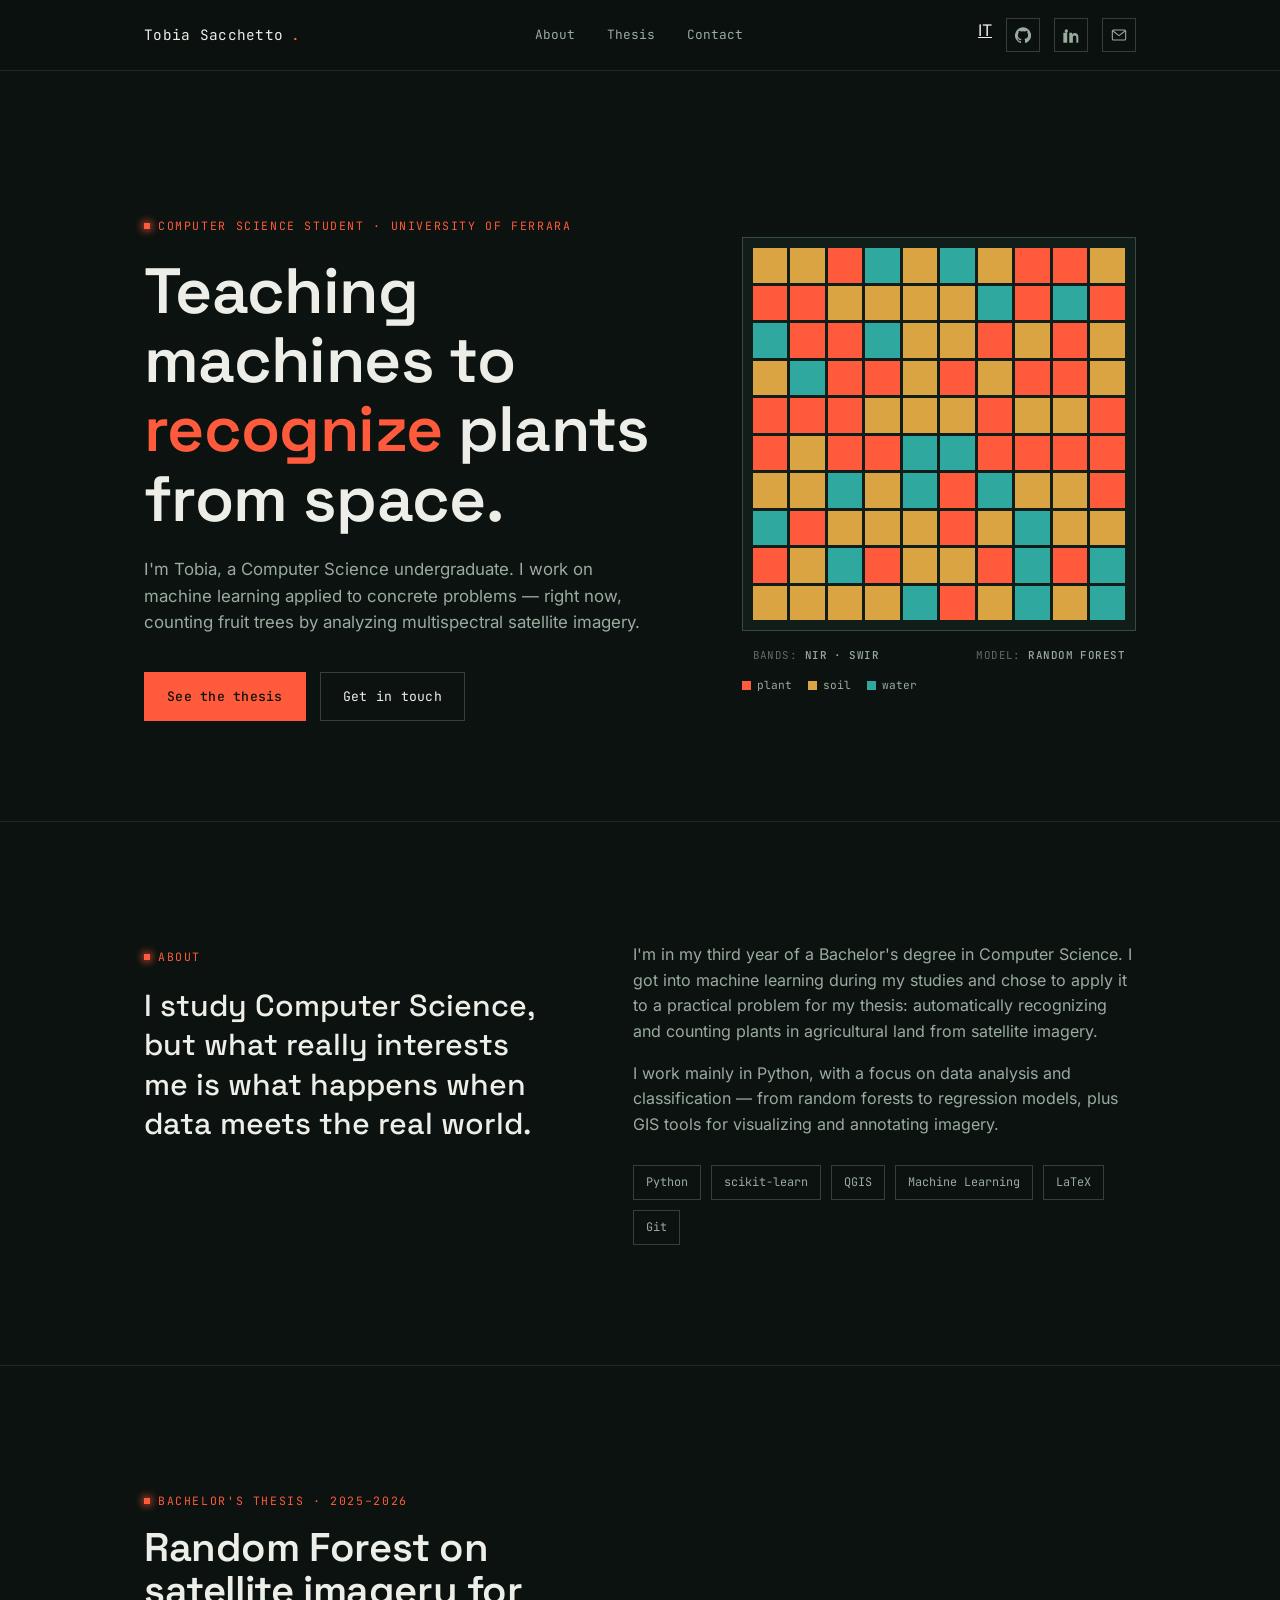
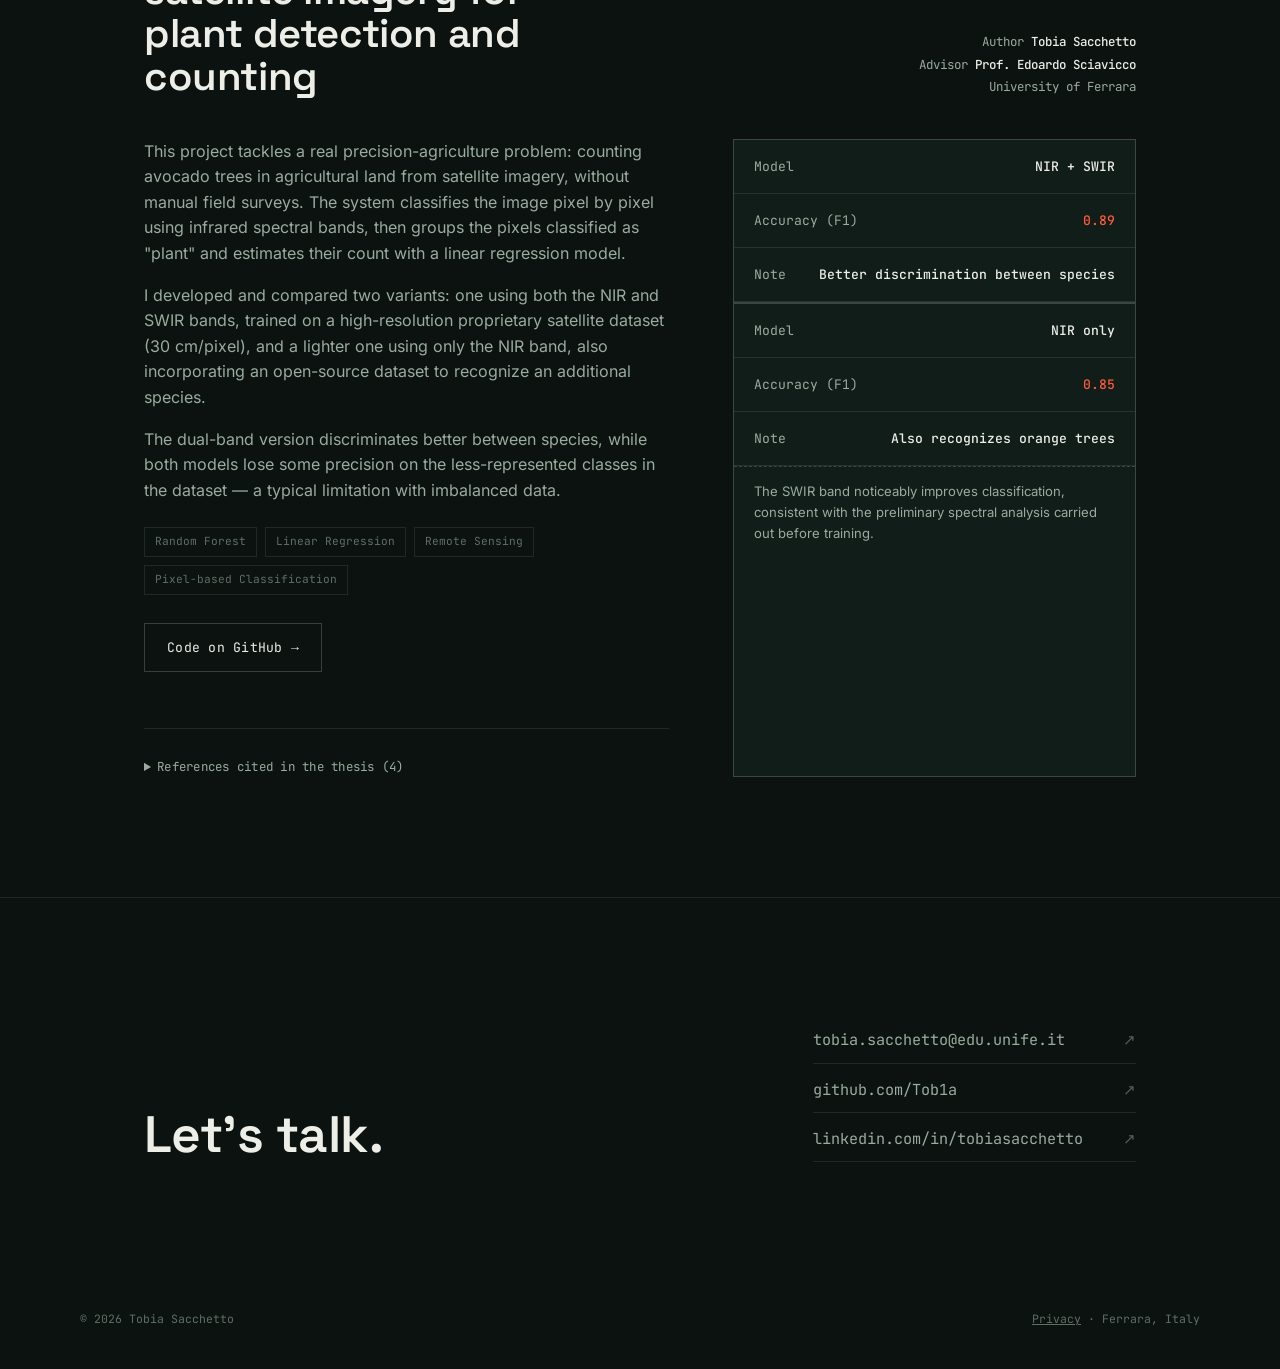
==== en/index.html @ a60aea83 "Adding english version" ====
<!DOCTYPE html>
<html lang="en">
<head>
<meta charset="UTF-8">
<meta name="viewport" content="width=device-width, initial-scale=1.0">
<title>Tobia Sacchetto — Computer Science Student | Portfolio</title>
<meta name="description" content="Portfolio of Tobia Sacchetto, Computer Science student at the University of Ferrara. Bachelor's thesis on Random Forest and satellite imagery for automated plant detection and counting.">
<meta name="robots" content="index, follow">
<meta name="author" content="Tobia Sacchetto">
<meta name="theme-color" content="#0b120f">
<meta name="referrer" content="strict-origin-when-cross-origin">
<meta http-equiv="Content-Security-Policy" content="default-src 'self'; style-src 'self' 'unsafe-inline'; font-src 'self'; script-src 'self'; img-src 'self' data:; base-uri 'self'; form-action 'self';">
<link rel="canonical" href="https://tob1a.github.io/NOME-REPO/en/">
<link rel="alternate" hreflang="it" href="https://tob1a.github.io/NOME-REPO/">
<link rel="alternate" hreflang="en" href="https://tob1a.github.io/NOME-REPO/en/">
<link rel="alternate" hreflang="x-default" href="https://tob1a.github.io/NOME-REPO/">
<link rel="icon" href="../favicon.svg" type="image/svg+xml">

<!-- Open Graph (Facebook, LinkedIn, WhatsApp, etc.) -->
<meta property="og:type" content="website">
<meta property="og:title" content="Tobia Sacchetto — Computer Science Student">
<meta property="og:description" content="Portfolio of Tobia Sacchetto: thesis on Random Forest and satellite imagery for automated plant counting.">
<meta property="og:url" content="https://tob1a.github.io/NOME-REPO/en/">
<meta property="og:locale" content="en_US">
<meta property="og:locale:alternate" content="it_IT">

<!-- Twitter / X Card -->
<meta name="twitter:card" content="summary">
<meta name="twitter:title" content="Tobia Sacchetto — Computer Science Student">
<meta name="twitter:description" content="Portfolio of Tobia Sacchetto: thesis on Random Forest and satellite imagery for automated plant counting.">

<link rel="stylesheet" href="../css/style.css">

<!-- Structured data: helps Google understand who you are -->
<script type="application/ld+json">
{
  "@context": "https://schema.org",
  "@type": "Person",
  "name": "Tobia Sacchetto",
  "url": "https://tob1a.github.io/NOME-REPO/en/",
  "email": "mailto:tobia.sacchetto@edu.unife.it",
  "sameAs": [
    "https://github.com/Tob1a",
    "https://www.linkedin.com/in/tobiasacchetto"
  ],
  "jobTitle": "Computer Science Student",
  "affiliation": {
    "@type": "CollegeOrUniversity",
    "name": "University of Ferrara"
  },
  "inLanguage": "en"
}
</script>
</head>
<body>

<a class="skip-link" href="#top">Skip to main content</a>

<header class="s-nav">
  <div class="wrap">
    <a href="#top" class="brand">Tobia Sacchetto<span class="dot">.</span></a>
    <nav aria-label="Main navigation">
      <ul class="nav-links">
        <li><a href="#about">About</a></li>
        <li><a href="#project">Thesis</a></li>
        <li><a href="#contact">Contact</a></li>
      </ul>
    </nav>
    <div class="nav-icons">
      <a class="lang-switch" href="../index.html" hreflang="it" aria-label="Passa all'italiano">IT</a>
      <a class="icon-btn" href="https://github.com/Tob1a" target="_blank" rel="noopener noreferrer" aria-label="GitHub">
        <svg viewBox="0 0 24 24" fill="currentColor"><path d="M12 .5a12 12 0 0 0-3.79 23.4c.6.11.82-.26.82-.58v-2.02c-3.34.73-4.04-1.6-4.04-1.6-.55-1.4-1.34-1.77-1.34-1.77-1.09-.75.08-.73.08-.73 1.2.09 1.84 1.24 1.84 1.24 1.07 1.84 2.81 1.3 3.5 1 .11-.79.42-1.3.76-1.6-2.67-.3-5.47-1.33-5.47-5.93 0-1.31.47-2.38 1.24-3.22-.13-.3-.54-1.52.12-3.18 0 0 1.01-.32 3.3 1.23a11.5 11.5 0 0 1 6 0c2.29-1.55 3.3-1.23 3.3-1.23.66 1.66.25 2.88.12 3.18.77.84 1.23 1.91 1.23 3.22 0 4.61-2.8 5.63-5.48 5.93.43.37.81 1.1.81 2.22v3.29c0 .32.22.7.83.58A12 12 0 0 0 12 .5Z"/></svg>
      </a>
      <a class="icon-btn" href="https://www.linkedin.com/in/tobiasacchetto" target="_blank" rel="noopener noreferrer" aria-label="LinkedIn">
        <svg viewBox="0 0 24 24" fill="currentColor"><path d="M4.98 3.5a2.5 2.5 0 1 1 0 5 2.5 2.5 0 0 1 0-5ZM.5 8.75h8.9V23.5H.5V8.75Zm14.3 0h-8.5V23.5h8.5v-7.6c0-2 .84-3.3 2.5-3.3 1.85 0 2.7 1.24 2.7 3.3v7.6H23V15c0-4.2-2.24-6.15-5.23-6.15-2.4 0-3.47 1.33-4.07 2.27h-.06V8.75h.16Z"/></svg>
      </a>
      <a class="icon-btn" href="mailto:tobia.sacchetto@edu.unife.it" aria-label="Email">
        <svg viewBox="0 0 24 24" fill="none" stroke="currentColor" stroke-width="1.6"><rect x="2" y="4.5" width="20" height="15" rx="1.5"/><path d="m3 6 9 7 9-7"/></svg>
      </a>
    </div>
  </div>
</header>

<main id="top">

  <!-- ================= HERO ================= -->
  <section class="s-hero section" id="hero">
    <div class="wrap hero-grid">
      <div class="hero-copy">
        <span class="eyebrow">Computer Science Student · University of Ferrara</span>
        <h1 class="hero-title">Teaching machines to <span class="accent">recognize</span> plants from space.</h1>
        <p class="hero-sub">I'm Tobia, a Computer Science undergraduate. I work on machine learning applied to concrete problems — right now, counting fruit trees by analyzing multispectral satellite imagery.</p>
        <div class="hero-cta">
          <a href="#project" class="btn btn-primary">See the thesis</a>
          <a href="#contact" class="btn btn-ghost">Get in touch</a>
        </div>
      </div>

      <div class="hero-visual">
        <div class="class-field-wrap">
          <div class="class-field" id="classField" aria-hidden="true"></div>
          <div class="field-readout">
            <span>BANDS: <b>NIR · SWIR</b></span>
            <span>MODEL: <b>RANDOM FOREST</b></span>
          </div>
        </div>
        <div class="field-legend">
          <span><i class="i-veg"></i>plant</span>
          <span><i class="i-soil"></i>soil</span>
          <span><i class="i-water"></i>water</span>
        </div>
      </div>
    </div>
  </section>

  <!-- ================= ABOUT ================= -->
  <section class="section" id="about">
    <div class="wrap about-grid">
      <div>
        <span class="eyebrow">About</span>
        <p class="about-lead" style="margin-top:18px;">I study Computer Science, but what really interests me is what happens when data meets the real world.</p>
      </div>
      <div class="about-body">
        <p>I'm in my third year of a Bachelor's degree in Computer Science. I got into machine learning during my studies and chose to apply it to a practical problem for my thesis: automatically recognizing and counting plants in agricultural land from satellite imagery.</p>
        <p>I work mainly in Python, with a focus on data analysis and classification — from random forests to regression models, plus GIS tools for visualizing and annotating imagery.</p>
        <div class="chip-row">
          <span class="chip">Python</span>
          <span class="chip">scikit-learn</span>
          <span class="chip">QGIS</span>
          <span class="chip">Machine Learning</span>
          <span class="chip">LaTeX</span>
          <span class="chip">Git</span>
        </div>
      </div>
    </div>
  </section>

  <!-- ================= PROJECT ================= -->
  <section class="section" id="project">
    <div class="wrap">
      <div class="project-head">
        <div>
          <span class="eyebrow">Bachelor's Thesis · 2025–2026</span>
          <h2 class="project-title">Random Forest on satellite imagery for plant detection and counting</h2>
        </div>
        <div class="project-meta">
          <div>Author <b>Tobia Sacchetto</b></div>
          <div>Advisor <b>Prof. Edoardo Sciavicco</b></div>
          <div>University of Ferrara</div>
        </div>
      </div>

      <div class="project-body">
        <div class="project-desc">
          <p>This project tackles a real precision-agriculture problem: counting avocado trees in agricultural land from satellite imagery, without manual field surveys. The system classifies the image pixel by pixel using infrared spectral bands, then groups the pixels classified as "plant" and estimates their count with a linear regression model.</p>
          <p>I developed and compared two variants: one using both the NIR and SWIR bands, trained on a high-resolution proprietary satellite dataset (30 cm/pixel), and a lighter one using only the NIR band, also incorporating an open-source dataset to recognize an additional species.</p>
          <p>The dual-band version discriminates better between species, while both models lose some precision on the less-represented classes in the dataset — a typical limitation with imbalanced data.</p>

          <div class="tag-row">
            <span class="tag">Random Forest</span>
            <span class="tag">Linear Regression</span>
            <span class="tag">Remote Sensing</span>
            <span class="tag">Pixel-based Classification</span>
          </div>

          <div class="project-links">
            <a class="btn btn-ghost" href="https://github.com/Tob1a" target="_blank" rel="noopener noreferrer">Code on GitHub →</a>
          </div>

          <details class="refs">
            <summary>References cited in the thesis (4)</summary>
            <ul>
              <li>Faet, G. M. et al. (2025). <em>Dataset for orange fruit detection from UAV in citrus orchards</em>. Zenodo. <a href="https://doi.org/10.5281/zenodo.17866344" target="_blank" rel="noopener noreferrer">doi.org/10.5281/zenodo.17866344</a></li>
              <li>Fu, B. et al. (2017). <em>Comparison of object-based and pixel-based Random Forest algorithm for wetland vegetation mapping</em>. Ecological Indicators, 73, 105–117.</li>
              <li>Yao, L. et al. (2021). <em>Tree counting with high spatial-resolution satellite imagery based on deep neural networks</em>. Ecological Indicators, 125, 107591.</li>
              <li>Russell, S. J. &amp; Norvig, P. (2022). <em>Artificial Intelligence: A Modern Approach</em>.</li>
            </ul>
          </details>
        </div>

        <div class="readout-card">
          <div class="readout-row"><span class="label">Model</span><span class="value dim">NIR + SWIR</span></div>
          <div class="readout-row"><span class="label">Accuracy (F1)</span><span class="value">0.89</span></div>
          <div class="readout-row"><span class="label">Note</span><span class="value dim">Better discrimination between species</span></div>
          <div class="readout-row" style="border-top:2px solid var(--line-strong);"><span class="label">Model</span><span class="value dim">NIR only</span></div>
          <div class="readout-row"><span class="label">Accuracy (F1)</span><span class="value">0.85</span></div>
          <div class="readout-row"><span class="label">Note</span><span class="value dim">Also recognizes orange trees</span></div>
          <div class="readout-note">The SWIR band noticeably improves classification, consistent with the preliminary spectral analysis carried out before training.</div>
        </div>
      </div>
    </div>
  </section>

  <!-- ================= CONTACT ================= -->
  <section class="section s-contact" id="contact">
    <div class="wrap">
      <div class="contact-grid">
        <h2 class="contact-title">Let's talk.</h2>
        <div class="contact-links">
          <a href="mailto:tobia.sacchetto@edu.unife.it">tobia.sacchetto@edu.unife.it <span class="arrow">↗</span></a>
          <a href="https://github.com/Tob1a" target="_blank" rel="noopener noreferrer">github.com/Tob1a <span class="arrow">↗</span></a>
          <a href="https://www.linkedin.com/in/tobiasacchetto" target="_blank" rel="noopener noreferrer">linkedin.com/in/tobiasacchetto <span class="arrow">↗</span></a>
        </div>
      </div>
    </div>
  </section>
</main>

<footer class="site-footer wrap">
  <span>© 2026 Tobia Sacchetto</span>
  <span><a href="privacy.html">Privacy</a> · Ferrara, Italy</span>
</footer>

<script src="../js/main.js"></script>
</body>
</html>
---- css/style.css ----
/* ===========================================================
   Tobia Sacchetto — Portfolio
   Tema visivo: telerilevamento / classificazione multispettrale
   Il verde-nero di fondo è la "banda grezza", il rosso è la resa
   falso-colore NIR della vegetazione — lo stesso principio usato
   nella tesi per distinguere le piante dal terreno.
   =========================================================== */

/* Font ospitati localmente in /fonts — nessuna richiesta esce verso terzi
   (in precedenza qui c'era un @import da fonts.googleapis.com, che invia
   l'IP del visitatore a Google ad ogni caricamento pagina) */
@font-face {
  font-family: 'Space Grotesk';
  src: url('../fonts/space-grotesk-latin-500-normal.woff2') format('woff2');
  font-weight: 500; font-style: normal; font-display: swap;
}
@font-face {
  font-family: 'Space Grotesk';
  src: url('../fonts/space-grotesk-latin-600-normal.woff2') format('woff2');
  font-weight: 600; font-style: normal; font-display: swap;
}
@font-face {
  font-family: 'Space Grotesk';
  src: url('../fonts/space-grotesk-latin-700-normal.woff2') format('woff2');
  font-weight: 700; font-style: normal; font-display: swap;
}
@font-face {
  font-family: 'Inter';
  src: url('../fonts/inter-latin-400-normal.woff2') format('woff2');
  font-weight: 400; font-style: normal; font-display: swap;
}
@font-face {
  font-family: 'Inter';
  src: url('../fonts/inter-latin-500-normal.woff2') format('woff2');
  font-weight: 500; font-style: normal; font-display: swap;
}
@font-face {
  font-family: 'Inter';
  src: url('../fonts/inter-latin-600-normal.woff2') format('woff2');
  font-weight: 600; font-style: normal; font-display: swap;
}
@font-face {
  font-family: 'JetBrains Mono';
  src: url('../fonts/jetbrains-mono-latin-400-normal.woff2') format('woff2');
  font-weight: 400; font-style: normal; font-display: swap;
}
@font-face {
  font-family: 'JetBrains Mono';
  src: url('../fonts/jetbrains-mono-latin-500-normal.woff2') format('woff2');
  font-weight: 500; font-style: normal; font-display: swap;
}

:root {
  --bg: #0b120f;
  --bg-panel: #101d18;
  --bg-panel-2: #142720;
  --ink: #edeee7;
  --ink-dim: #9aab9f;
  --ink-faint: #5f6f65;
  --line: rgba(237, 238, 231, 0.1);
  --line-strong: rgba(237, 238, 231, 0.2);

  --veg: #ff5a3c;      /* falso colore NIR: vegetazione */
  --veg-dim: #7a2c1e;
  --soil: #d9a441;     /* falso colore: suolo nudo */
  --water: #2fa8a0;    /* falso colore: acqua / SWIR */

  --font-display: 'Space Grotesk', system-ui, sans-serif;
  --font-body: 'Inter', system-ui, sans-serif;
  --font-mono: 'JetBrains Mono', ui-monospace, monospace;

  --container: 1120px;
  --gutter: clamp(20px, 5vw, 64px);
}

* { box-sizing: border-box; }

html {
  scroll-behavior: smooth;
}

@media (prefers-reduced-motion: reduce) {
  html { scroll-behavior: auto; }
  *, *::before, *::after {
    animation-duration: 0.001ms !important;
    animation-iteration-count: 1 !important;
    transition-duration: 0.001ms !important;
  }
}

body {
  margin: 0;
  background: var(--bg);
  color: var(--ink);
  font-family: var(--font-body);
  font-size: 16px;
  line-height: 1.6;
  -webkit-font-smoothing: antialiased;
}

/* subtle scanline / grain field on the whole page */
body::before {
  content: "";
  position: fixed;
  inset: 0;
  pointer-events: none;
  z-index: 0;
  background-image:
    repeating-linear-gradient(180deg, rgba(255,255,255,0.015) 0px, rgba(255,255,255,0.015) 1px, transparent 1px, transparent 3px);
  mix-blend-mode: overlay;
}

a { color: inherit; }

.skip-link {
  position: absolute;
  left: -999px;
  top: auto;
  z-index: 100;
  background: var(--veg);
  color: #10120a;
  padding: 12px 18px;
  font-family: var(--font-mono);
  font-size: 0.82rem;
  text-decoration: none;
}
.skip-link:focus {
  left: var(--gutter);
  top: 12px;
}

.wrap {
  max-width: var(--container);
  margin: 0 auto;
  padding-left: var(--gutter);
  padding-right: var(--gutter);
  position: relative;
  z-index: 1;
}

.eyebrow {
  font-family: var(--font-mono);
  font-size: 0.72rem;
  letter-spacing: 0.14em;
  text-transform: uppercase;
  color: var(--veg);
  display: inline-flex;
  align-items: center;
  gap: 8px;
}
.eyebrow::before {
  content: "";
  width: 6px;
  height: 6px;
  background: var(--veg);
  box-shadow: 0 0 8px 1px var(--veg);
  display: inline-block;
}

h1, h2, h3 {
  font-family: var(--font-display);
  font-weight: 600;
  line-height: 1.08;
  margin: 0;
  letter-spacing: -0.01em;
}

p { color: var(--ink-dim); margin: 0; }

.section {
  padding: clamp(64px, 10vw, 120px) 0;
  border-bottom: 1px solid var(--line);
  position: relative;
}

/* ---------- Nav ---------- */
.s-nav {
  position: sticky;
  top: 0;
  z-index: 20;
  background: rgba(11, 18, 15, 0.82);
  backdrop-filter: blur(10px);
  border-bottom: 1px solid var(--line);
}
.s-nav .wrap {
  display: flex;
  align-items: center;
  justify-content: space-between;
  padding-top: 18px;
  padding-bottom: 18px;
}
.brand {
  font-family: var(--font-mono);
  font-size: 0.9rem;
  letter-spacing: 0.02em;
  color: var(--ink);
  text-decoration: none;
  display: flex;
  align-items: baseline;
  gap: 8px;
}
.brand .dot { color: var(--veg); }
.nav-links {
  display: flex;
  gap: clamp(16px, 3vw, 32px);
  list-style: none;
  margin: 0;
  padding: 0;
  font-family: var(--font-mono);
  font-size: 0.8rem;
}
.nav-links a {
  text-decoration: none;
  color: var(--ink-dim);
  transition: color 0.2s ease;
  border-bottom: 1px solid transparent;
  padding-bottom: 2px;
}
.nav-links a:hover, .nav-links a:focus-visible {
  color: var(--veg);
  border-color: var(--veg);
}
.nav-icons { display: flex; gap: 14px; }
.icon-btn {
  width: 34px; height: 34px;
  display: flex; align-items: center; justify-content: center;
  border: 1px solid var(--line-strong);
  color: var(--ink-dim);
  text-decoration: none;
  transition: border-color 0.2s ease, color 0.2s ease, transform 0.2s ease;
}
.icon-btn:hover, .icon-btn:focus-visible {
  color: var(--veg);
  border-color: var(--veg);
  transform: translateY(-2px);
}
.icon-btn svg { width: 16px; height: 16px; }

/* ---------- Hero ---------- */
.s-hero {
  padding-top: clamp(72px, 12vw, 140px);
  padding-bottom: clamp(56px, 8vw, 100px);
  overflow: hidden;
}
.hero-grid {
  display: grid;
  grid-template-columns: 1.15fr 0.85fr;
  gap: clamp(32px, 5vw, 64px);
  align-items: center;
}
@media (max-width: 860px) {
  .hero-grid { grid-template-columns: 1fr; }
}
.hero-copy .eyebrow { margin-bottom: 22px; }
.hero-title {
  font-size: clamp(2.3rem, 5.2vw, 4rem);
  color: var(--ink);
}
.hero-title .accent { color: var(--veg); }
.hero-sub {
  margin-top: 22px;
  max-width: 46ch;
  font-size: 1.05rem;
  color: var(--ink-dim);
}
.hero-cta {
  margin-top: 36px;
  display: flex;
  gap: 14px;
  flex-wrap: wrap;
}
.btn {
  font-family: var(--font-mono);
  font-size: 0.82rem;
  letter-spacing: 0.02em;
  padding: 13px 22px;
  text-decoration: none;
  display: inline-flex;
  align-items: center;
  gap: 10px;
  border: 1px solid var(--line-strong);
  color: var(--ink);
  transition: border-color 0.2s ease, background 0.2s ease, color 0.2s ease, transform 0.2s ease;
}
.btn:hover, .btn:focus-visible { transform: translateY(-2px); }
.btn-primary {
  background: var(--veg);
  border-color: var(--veg);
  color: #10120a;
  font-weight: 500;
}
.btn-primary:hover { background: #ff6f4f; border-color: #ff6f4f; }
.btn-ghost:hover, .btn-ghost:focus-visible { border-color: var(--veg); color: var(--veg); }

/* classification grid visual */
.class-field-wrap {
  position: relative;
  aspect-ratio: 1 / 1;
  border: 1px solid var(--line-strong);
  background: var(--bg-panel);
  padding: 10px;
}
.class-field {
  display: grid;
  grid-template-columns: repeat(10, 1fr);
  grid-template-rows: repeat(10, 1fr);
  gap: 3px;
  width: 100%;
  height: 100%;
}
.cell {
  background: #33403a;
  filter: grayscale(1) brightness(0.9);
  transition: background-color 0.5s ease, filter 0.6s ease;
}
.cell.on-veg   { background: var(--veg); }
.cell.on-soil  { background: var(--soil); }
.cell.on-water { background: var(--water); }
.cell.revealed { filter: grayscale(0) brightness(1); }
.field-readout {
  position: absolute;
  left: 10px; right: 10px; bottom: -34px;
  display: flex;
  justify-content: space-between;
  font-family: var(--font-mono);
  font-size: 0.68rem;
  color: var(--ink-faint);
  letter-spacing: 0.04em;
}
.field-readout span b { color: var(--ink-dim); font-weight: 500; }
.field-legend {
  display: flex;
  gap: 16px;
  margin-top: 46px;
  font-family: var(--font-mono);
  font-size: 0.7rem;
  color: var(--ink-dim);
  flex-wrap: wrap;
}
.field-legend i {
  width: 9px; height: 9px;
  display: inline-block;
  margin-right: 6px;
  vertical-align: -1px;
}
.field-legend .i-veg { background: var(--veg); }
.field-legend .i-soil { background: var(--soil); }
.field-legend .i-water { background: var(--water); }

/* ---------- About ---------- */
.about-grid {
  display: grid;
  grid-template-columns: 0.9fr 1.1fr;
  gap: clamp(32px, 6vw, 80px);
}
@media (max-width: 860px) {
  .about-grid { grid-template-columns: 1fr; }
}
.about-lead {
  font-family: var(--font-display);
  font-size: clamp(1.35rem, 2.6vw, 1.9rem);
  color: var(--ink);
  font-weight: 500;
  line-height: 1.3;
}
.about-body p + p { margin-top: 16px; }
.about-body p { color: var(--ink-dim); }
.chip-row {
  margin-top: 28px;
  display: flex;
  flex-wrap: wrap;
  gap: 10px;
}
.chip {
  font-family: var(--font-mono);
  font-size: 0.74rem;
  color: var(--ink-dim);
  border: 1px solid var(--line-strong);
  padding: 7px 12px;
}

/* ---------- Project ---------- */
.project-head {
  display: flex;
  justify-content: space-between;
  align-items: flex-end;
  gap: 24px;
  flex-wrap: wrap;
  margin-bottom: 40px;
}
.project-title {
  font-size: clamp(1.7rem, 3.6vw, 2.5rem);
  margin-top: 14px;
  max-width: 18ch;
}
.project-meta {
  font-family: var(--font-mono);
  font-size: 0.78rem;
  color: var(--ink-dim);
  text-align: right;
  line-height: 1.8;
}
.project-meta b { color: var(--ink); font-weight: 500; }

.project-body {
  display: grid;
  grid-template-columns: 1.3fr 1fr;
  gap: clamp(32px, 5vw, 64px);
}
@media (max-width: 860px) {
  .project-body { grid-template-columns: 1fr; }
}
.project-desc p { font-size: 1rem; }
.project-desc p + p { margin-top: 16px; }

.readout-card {
  border: 1px solid var(--line-strong);
  background: var(--bg-panel);
}
.readout-row {
  display: flex;
  justify-content: space-between;
  align-items: center;
  padding: 16px 20px;
  border-bottom: 1px solid var(--line);
  font-family: var(--font-mono);
  font-size: 0.82rem;
}
.readout-row:last-child { border-bottom: none; }
.readout-row .label { color: var(--ink-dim); }
.readout-row .value { color: var(--veg); font-weight: 500; }
.readout-row .value.dim { color: var(--ink); }
.readout-note {
  padding: 14px 20px 18px;
  font-size: 0.82rem;
  color: var(--ink-dim);
  border-top: 1px dashed var(--line-strong);
}

.tag-row {
  margin-top: 24px;
  display: flex;
  flex-wrap: wrap;
  gap: 8px;
}
.tag {
  font-family: var(--font-mono);
  font-size: 0.7rem;
  color: var(--ink-faint);
  border: 1px solid var(--line);
  padding: 5px 10px;
}

.project-links {
  margin-top: 28px;
  display: flex;
  gap: 12px;
  flex-wrap: wrap;
}

.refs {
  margin-top: 56px;
  padding-top: 28px;
  border-top: 1px solid var(--line);
}
.refs summary {
  font-family: var(--font-mono);
  font-size: 0.78rem;
  color: var(--ink-dim);
  cursor: pointer;
  letter-spacing: 0.02em;
}
.refs summary:hover { color: var(--veg); }
.refs ul {
  margin: 18px 0 0;
  padding-left: 18px;
  color: var(--ink-faint);
  font-size: 0.85rem;
}
.refs li + li { margin-top: 10px; }
.refs a { color: var(--ink-dim); text-decoration-color: var(--line-strong); }

/* ---------- Contact / Footer ---------- */
.s-contact { border-bottom: none; }
.contact-grid {
  display: flex;
  justify-content: space-between;
  align-items: flex-end;
  gap: 32px;
  flex-wrap: wrap;
}
.contact-title {
  font-size: clamp(2rem, 5vw, 3.2rem);
  max-width: 12ch;
}
.contact-links {
  display: flex;
  flex-direction: column;
  gap: 4px;
  font-family: var(--font-mono);
  font-size: 0.95rem;
}
.contact-links a {
  text-decoration: none;
  color: var(--ink-dim);
  padding: 10px 0;
  border-bottom: 1px solid var(--line);
  display: flex;
  align-items: center;
  justify-content: space-between;
  gap: 40px;
  transition: color 0.2s ease;
}
.contact-links a:hover, .contact-links a:focus-visible { color: var(--veg); }
.contact-links a span.arrow { opacity: 0.5; transition: transform 0.2s ease, opacity 0.2s ease; }
.contact-links a:hover span.arrow { transform: translate(3px, -3px); opacity: 1; }

.site-footer {
  padding: 28px 0 40px;
  display: flex;
  justify-content: space-between;
  font-family: var(--font-mono);
  font-size: 0.72rem;
  color: var(--ink-faint);
  flex-wrap: wrap;
  gap: 10px;
}

:focus-visible {
  outline: 1px solid var(--veg);
  outline-offset: 3px;
}

@media (max-width: 640px) {
  .nav-links { display: none; }
  .s-nav .wrap { padding-top: 14px; padding-bottom: 14px; }
  .project-meta { text-align: left; }
  .contact-links a { gap: 12px; }
}
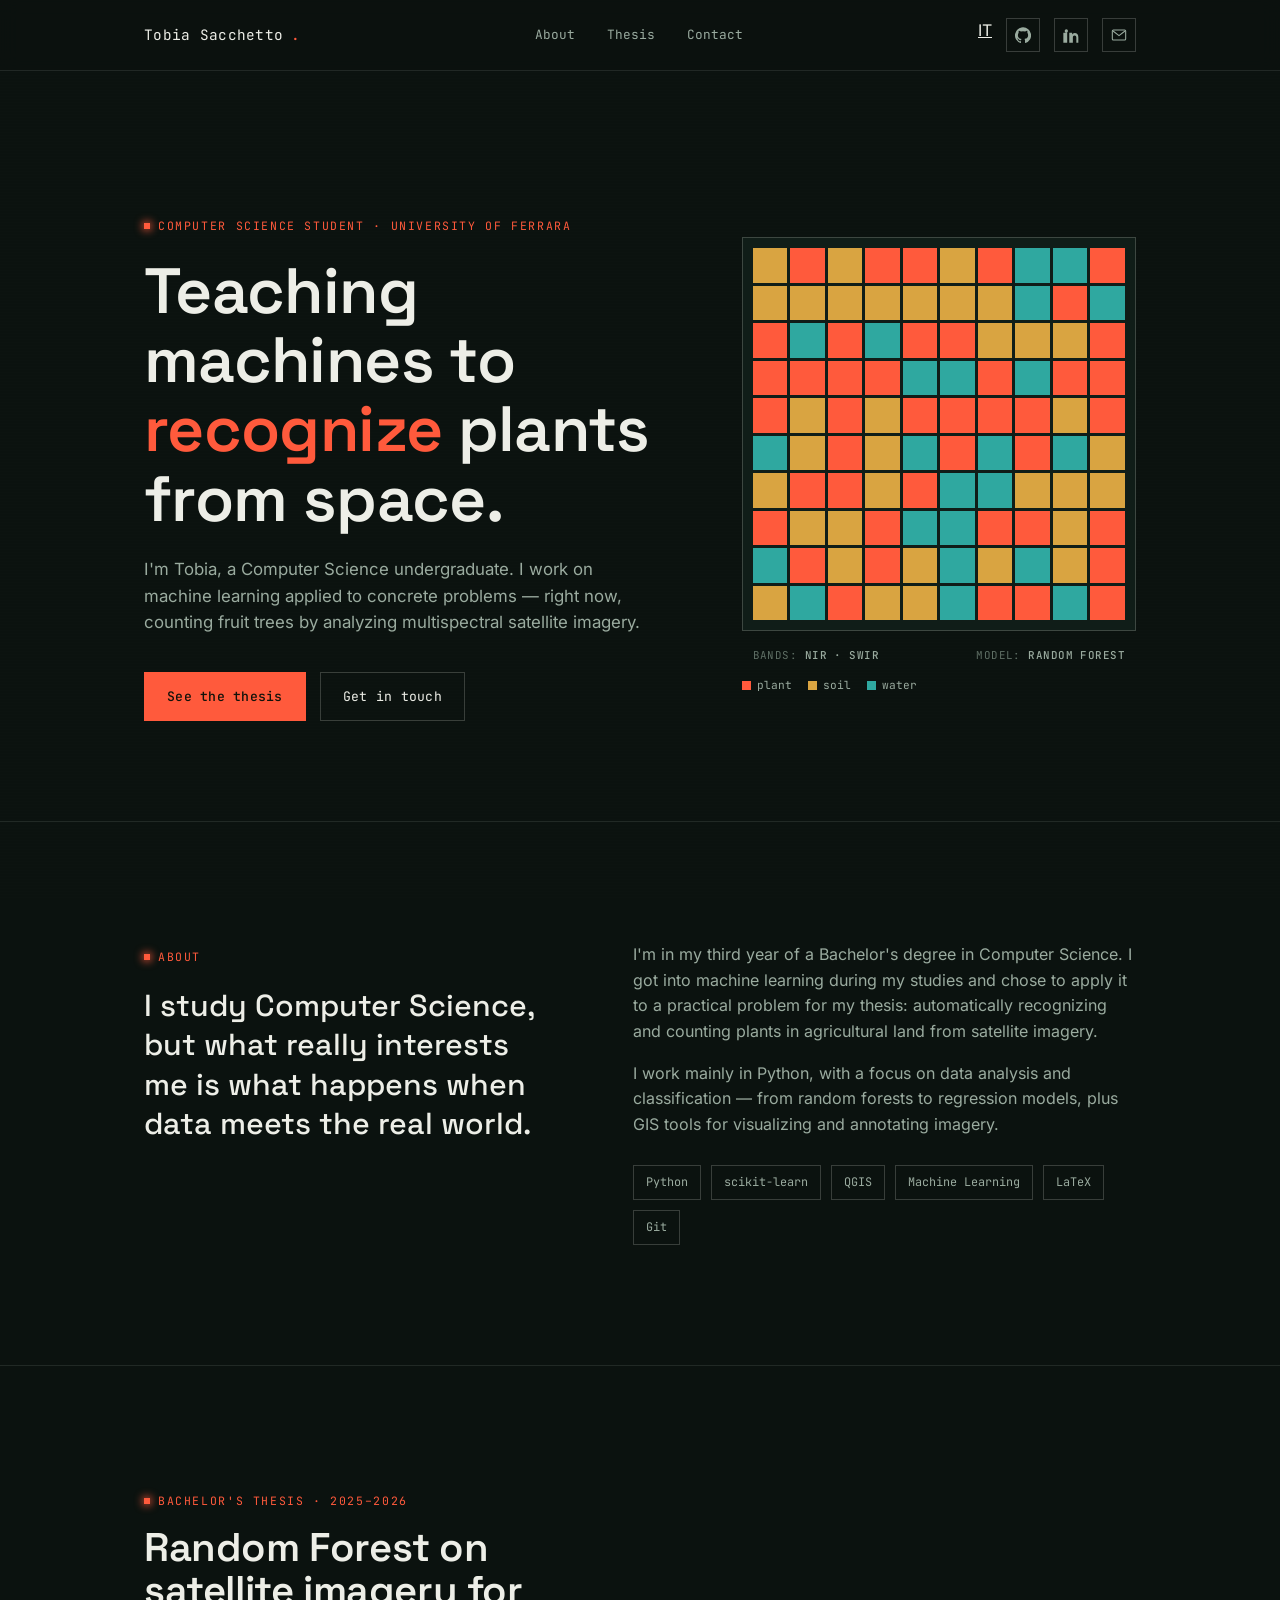
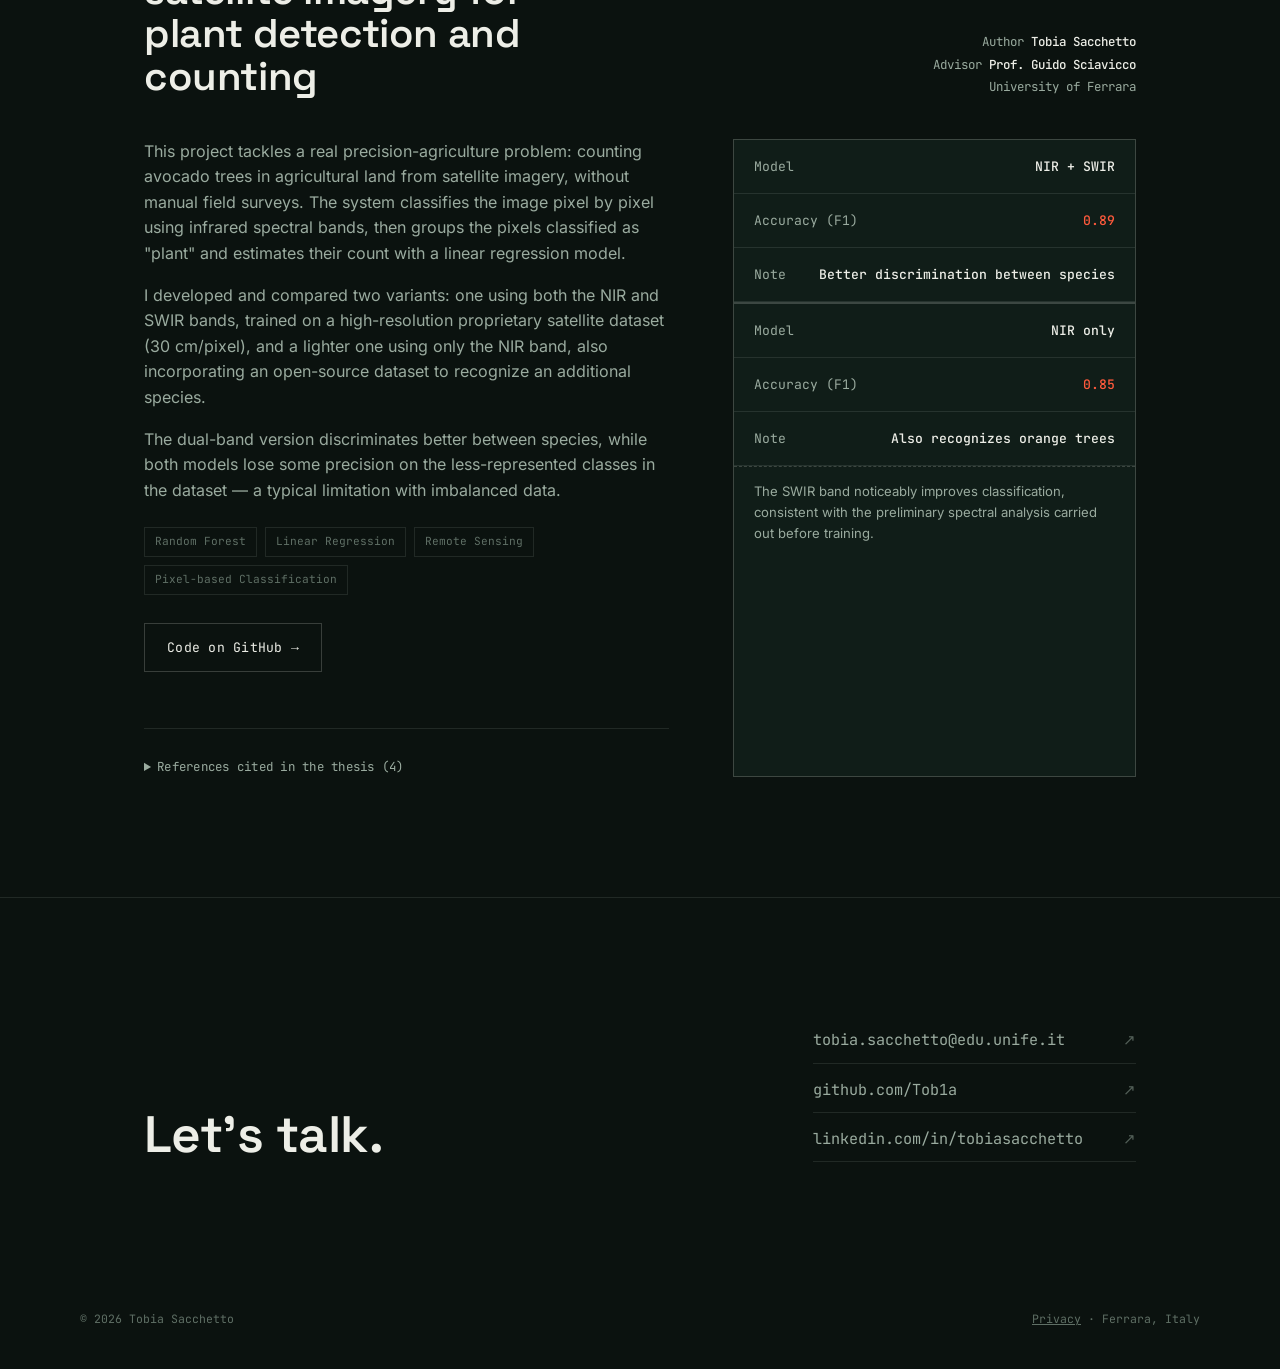
==== commit cce0d876: "Update index.html" ====
--- a/en/index.html
+++ b/en/index.html
@@ -145,7 +145,7 @@
         </div>
         <div class="project-meta">
           <div>Author <b>Tobia Sacchetto</b></div>
-          <div>Advisor <b>Prof. Edoardo Sciavicco</b></div>
+          <div>Advisor <b>Prof. Guido Sciavicco</b></div>
           <div>University of Ferrara</div>
         </div>
       </div>
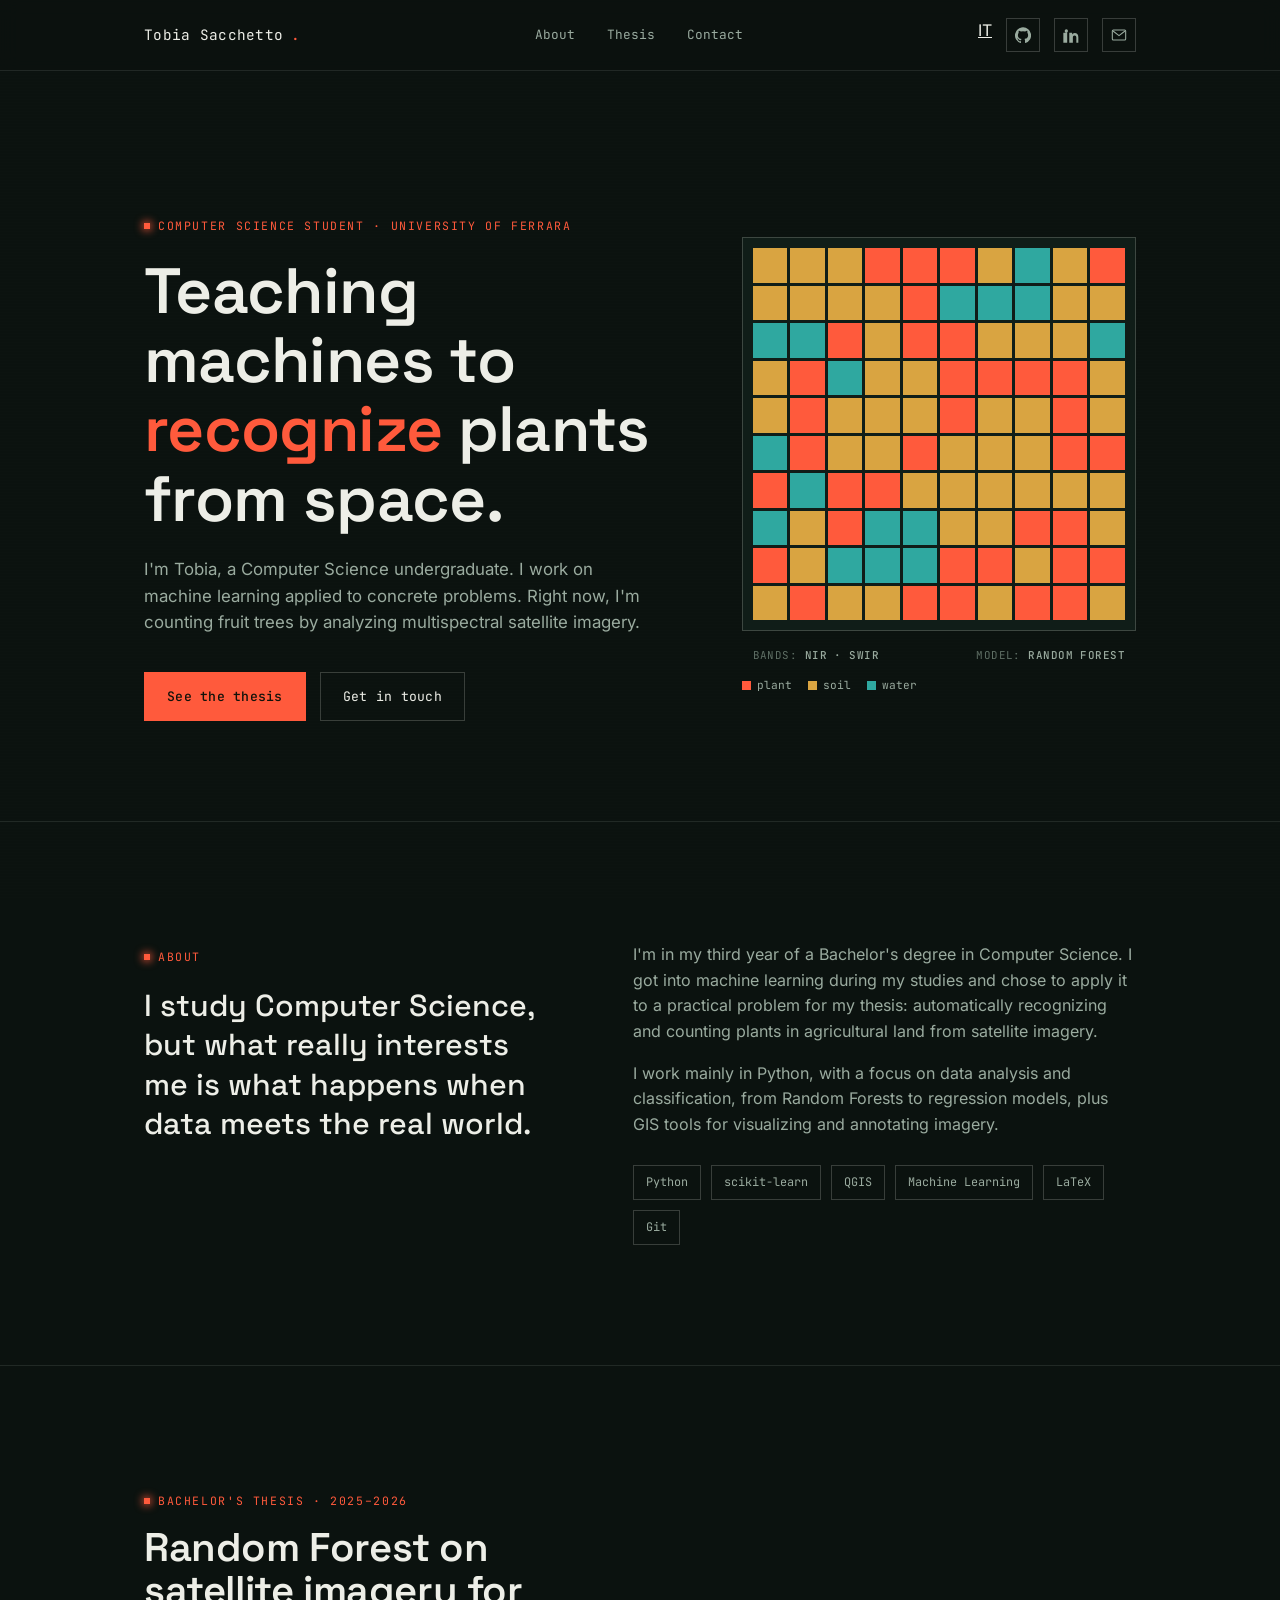
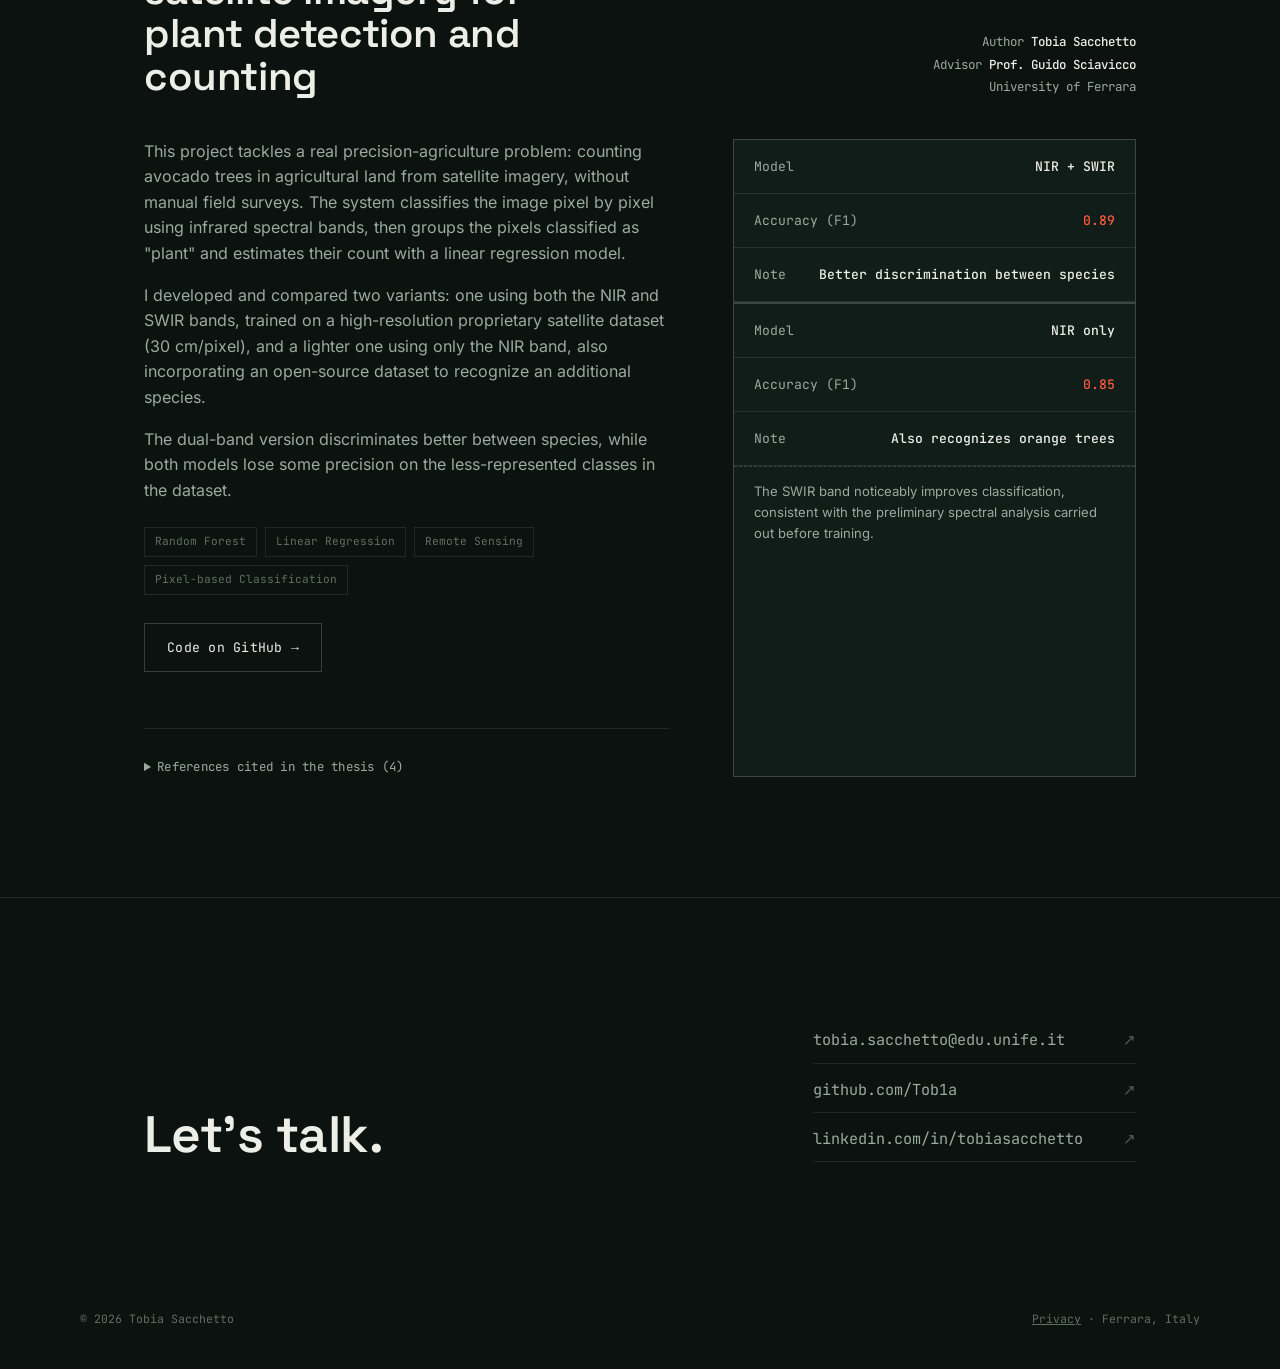
==== commit 84268cd0: "make some changes" ====
--- a/en/index.html
+++ b/en/index.html
@@ -10,23 +10,23 @@
 <meta name="theme-color" content="#0b120f">
 <meta name="referrer" content="strict-origin-when-cross-origin">
 <meta http-equiv="Content-Security-Policy" content="default-src 'self'; style-src 'self' 'unsafe-inline'; font-src 'self'; script-src 'self'; img-src 'self' data:; base-uri 'self'; form-action 'self';">
-<link rel="canonical" href="https://tob1a.github.io/NOME-REPO/en/">
-<link rel="alternate" hreflang="it" href="https://tob1a.github.io/NOME-REPO/">
-<link rel="alternate" hreflang="en" href="https://tob1a.github.io/NOME-REPO/en/">
-<link rel="alternate" hreflang="x-default" href="https://tob1a.github.io/NOME-REPO/">
-<link rel="icon" href="../favicon.svg" type="image/svg+xml">
+<link rel="canonical" href="https://tob1a.github.io/en/">
+<link rel="alternate" hreflang="it" href="https://tob1a.github.io/">
+<link rel="alternate" hreflang="en" href="https://tob1a.github.io/en/">
+<link rel="alternate" hreflang="x-default" href="https://tob1a.github.io/">
+<link rel="icon" href="../css/favicon.svg" type="image/svg+xml">
 
 <!-- Open Graph (Facebook, LinkedIn, WhatsApp, etc.) -->
 <meta property="og:type" content="website">
-<meta property="og:title" content="Tobia Sacchetto — Computer Science Student">
+<meta property="og:title" content="Computer Science - Tobia Sacchetto">
 <meta property="og:description" content="Portfolio of Tobia Sacchetto: thesis on Random Forest and satellite imagery for automated plant counting.">
-<meta property="og:url" content="https://tob1a.github.io/NOME-REPO/en/">
+<meta property="og:url" content="https://tob1a.github.io/en/">
 <meta property="og:locale" content="en_US">
 <meta property="og:locale:alternate" content="it_IT">
 
 <!-- Twitter / X Card -->
 <meta name="twitter:card" content="summary">
-<meta name="twitter:title" content="Tobia Sacchetto — Computer Science Student">
+<meta name="twitter:title" content="Computer Science - Tobia Sacchetto">
 <meta name="twitter:description" content="Portfolio of Tobia Sacchetto: thesis on Random Forest and satellite imagery for automated plant counting.">
 
 <link rel="stylesheet" href="../css/style.css">
@@ -37,7 +37,7 @@
   "@context": "https://schema.org",
   "@type": "Person",
   "name": "Tobia Sacchetto",
-  "url": "https://tob1a.github.io/NOME-REPO/en/",
+  "url": "https://tob1a.github.io/en/",
   "email": "mailto:tobia.sacchetto@edu.unife.it",
   "sameAs": [
     "https://github.com/Tob1a",
@@ -89,7 +89,7 @@
       <div class="hero-copy">
         <span class="eyebrow">Computer Science Student · University of Ferrara</span>
         <h1 class="hero-title">Teaching machines to <span class="accent">recognize</span> plants from space.</h1>
-        <p class="hero-sub">I'm Tobia, a Computer Science undergraduate. I work on machine learning applied to concrete problems — right now, counting fruit trees by analyzing multispectral satellite imagery.</p>
+        <p class="hero-sub">I'm Tobia, a Computer Science undergraduate. I work on machine learning applied to concrete problems. Right now, I'm counting fruit trees by analyzing multispectral satellite imagery.</p>
         <div class="hero-cta">
           <a href="#project" class="btn btn-primary">See the thesis</a>
           <a href="#contact" class="btn btn-ghost">Get in touch</a>
@@ -122,7 +122,7 @@
       </div>
       <div class="about-body">
         <p>I'm in my third year of a Bachelor's degree in Computer Science. I got into machine learning during my studies and chose to apply it to a practical problem for my thesis: automatically recognizing and counting plants in agricultural land from satellite imagery.</p>
-        <p>I work mainly in Python, with a focus on data analysis and classification — from random forests to regression models, plus GIS tools for visualizing and annotating imagery.</p>
+        <p>I work mainly in Python, with a focus on data analysis and classification, from Random Forests to regression models, plus GIS tools for visualizing and annotating imagery.</p>
         <div class="chip-row">
           <span class="chip">Python</span>
           <span class="chip">scikit-learn</span>
@@ -154,7 +154,7 @@
         <div class="project-desc">
           <p>This project tackles a real precision-agriculture problem: counting avocado trees in agricultural land from satellite imagery, without manual field surveys. The system classifies the image pixel by pixel using infrared spectral bands, then groups the pixels classified as "plant" and estimates their count with a linear regression model.</p>
           <p>I developed and compared two variants: one using both the NIR and SWIR bands, trained on a high-resolution proprietary satellite dataset (30 cm/pixel), and a lighter one using only the NIR band, also incorporating an open-source dataset to recognize an additional species.</p>
-          <p>The dual-band version discriminates better between species, while both models lose some precision on the less-represented classes in the dataset — a typical limitation with imbalanced data.</p>
+          <p>The dual-band version discriminates better between species, while both models lose some precision on the less-represented classes in the dataset.</p>
 
           <div class="tag-row">
             <span class="tag">Random Forest</span>
@@ -171,7 +171,7 @@
             <summary>References cited in the thesis (4)</summary>
             <ul>
               <li>Faet, G. M. et al. (2025). <em>Dataset for orange fruit detection from UAV in citrus orchards</em>. Zenodo. <a href="https://doi.org/10.5281/zenodo.17866344" target="_blank" rel="noopener noreferrer">doi.org/10.5281/zenodo.17866344</a></li>
-              <li>Fu, B. et al. (2017). <em>Comparison of object-based and pixel-based Random Forest algorithm for wetland vegetation mapping</em>. Ecological Indicators, 73, 105–117.</li>
+              <li>Fu, B. et al. (2017). <em>Comparison of object-based and pixel-based Random Forest algorithm for wetland vegetation mapping</em>. Ecological Indicators, 73, 105-117.</li>
               <li>Yao, L. et al. (2021). <em>Tree counting with high spatial-resolution satellite imagery based on deep neural networks</em>. Ecological Indicators, 125, 107591.</li>
               <li>Russell, S. J. &amp; Norvig, P. (2022). <em>Artificial Intelligence: A Modern Approach</em>.</li>
             </ul>
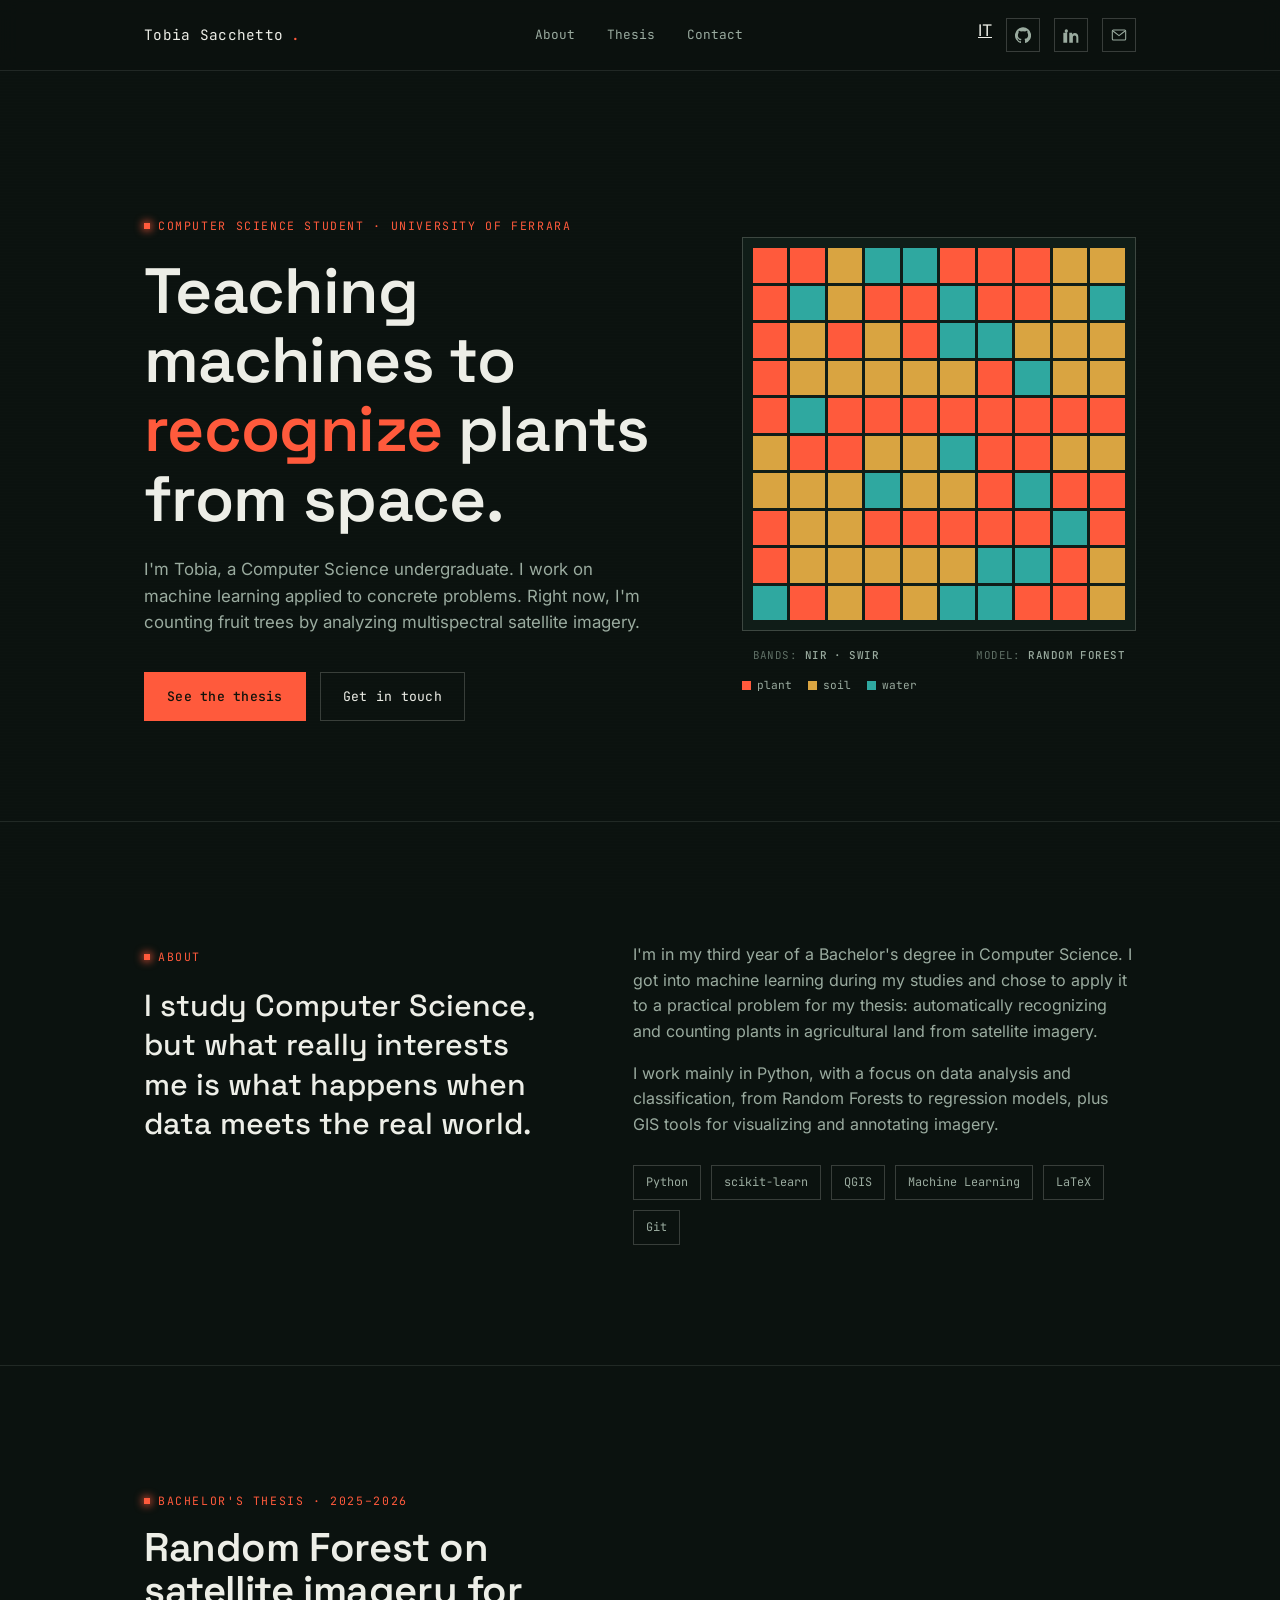
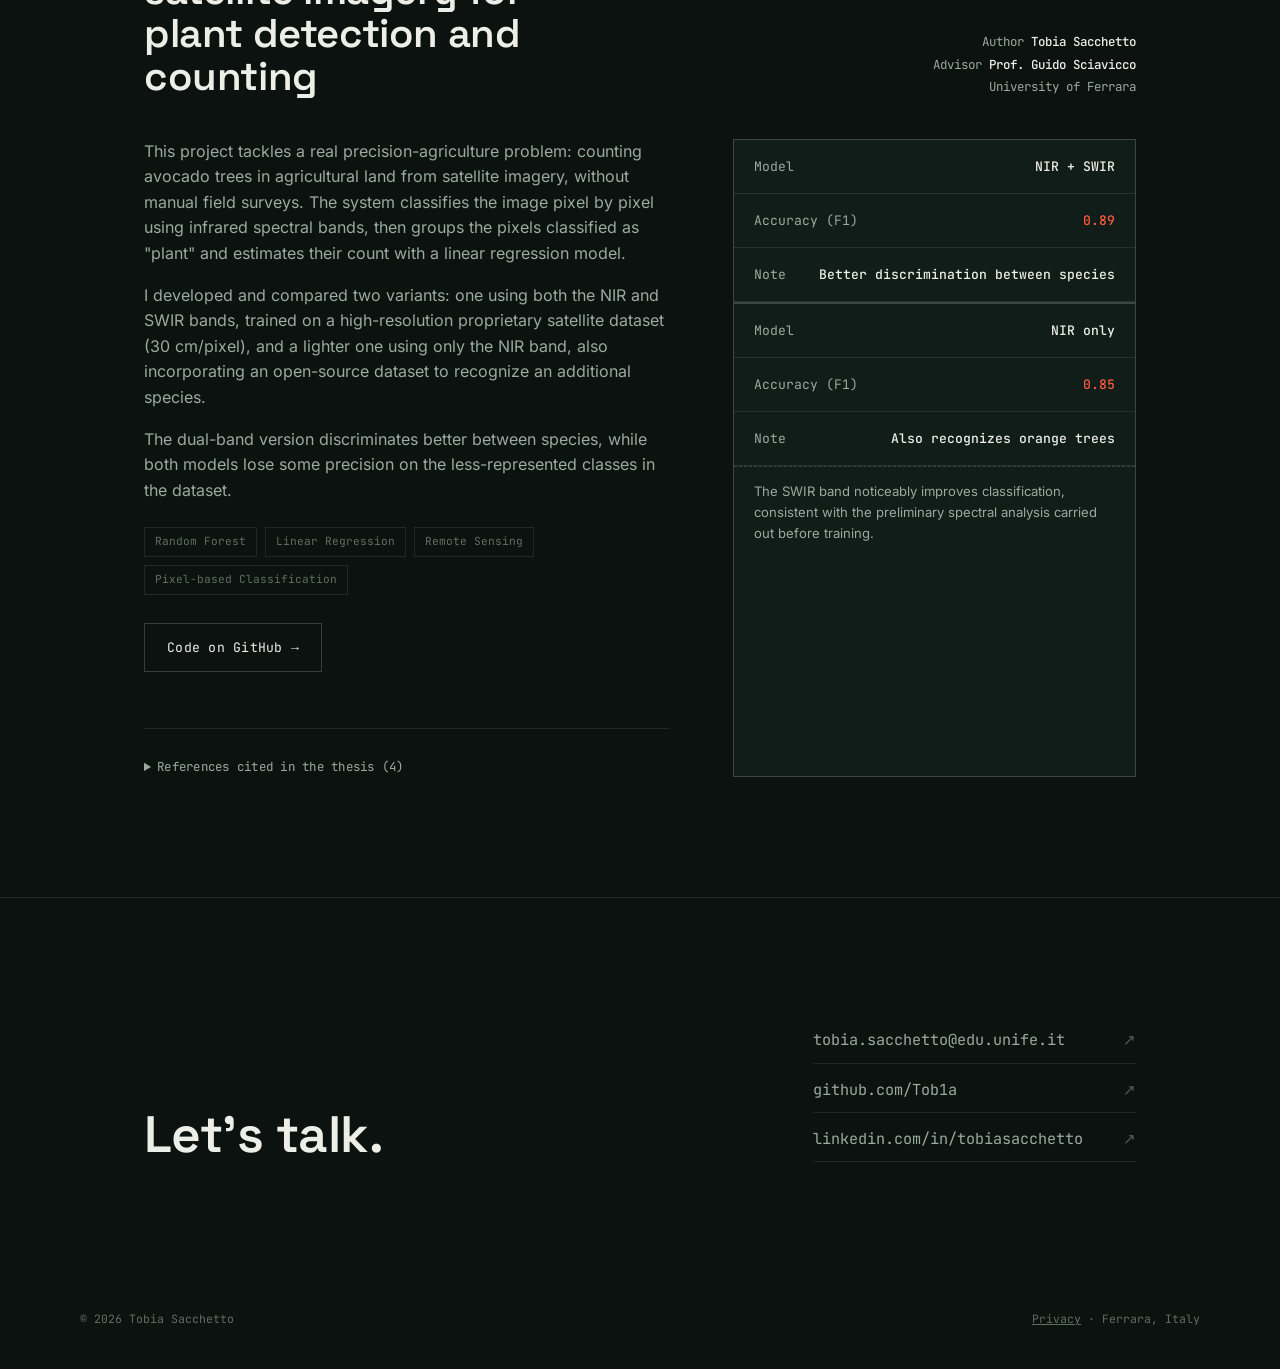
==== commit 77d6abdd: "make some changes" ====
--- a/en/index.html
+++ b/en/index.html
@@ -67,7 +67,7 @@
       </ul>
     </nav>
     <div class="nav-icons">
-      <a class="lang-switch" href="../index.html" hreflang="it" aria-label="Passa all'italiano">IT</a>
+      <a class="lang-switch" href="https://tob1a.github.io" hreflang="it" aria-label="Passa all'italiano">IT</a>
       <a class="icon-btn" href="https://github.com/Tob1a" target="_blank" rel="noopener noreferrer" aria-label="GitHub">
         <svg viewBox="0 0 24 24" fill="currentColor"><path d="M12 .5a12 12 0 0 0-3.79 23.4c.6.11.82-.26.82-.58v-2.02c-3.34.73-4.04-1.6-4.04-1.6-.55-1.4-1.34-1.77-1.34-1.77-1.09-.75.08-.73.08-.73 1.2.09 1.84 1.24 1.84 1.24 1.07 1.84 2.81 1.3 3.5 1 .11-.79.42-1.3.76-1.6-2.67-.3-5.47-1.33-5.47-5.93 0-1.31.47-2.38 1.24-3.22-.13-.3-.54-1.52.12-3.18 0 0 1.01-.32 3.3 1.23a11.5 11.5 0 0 1 6 0c2.29-1.55 3.3-1.23 3.3-1.23.66 1.66.25 2.88.12 3.18.77.84 1.23 1.91 1.23 3.22 0 4.61-2.8 5.63-5.48 5.93.43.37.81 1.1.81 2.22v3.29c0 .32.22.7.83.58A12 12 0 0 0 12 .5Z"/></svg>
       </a>
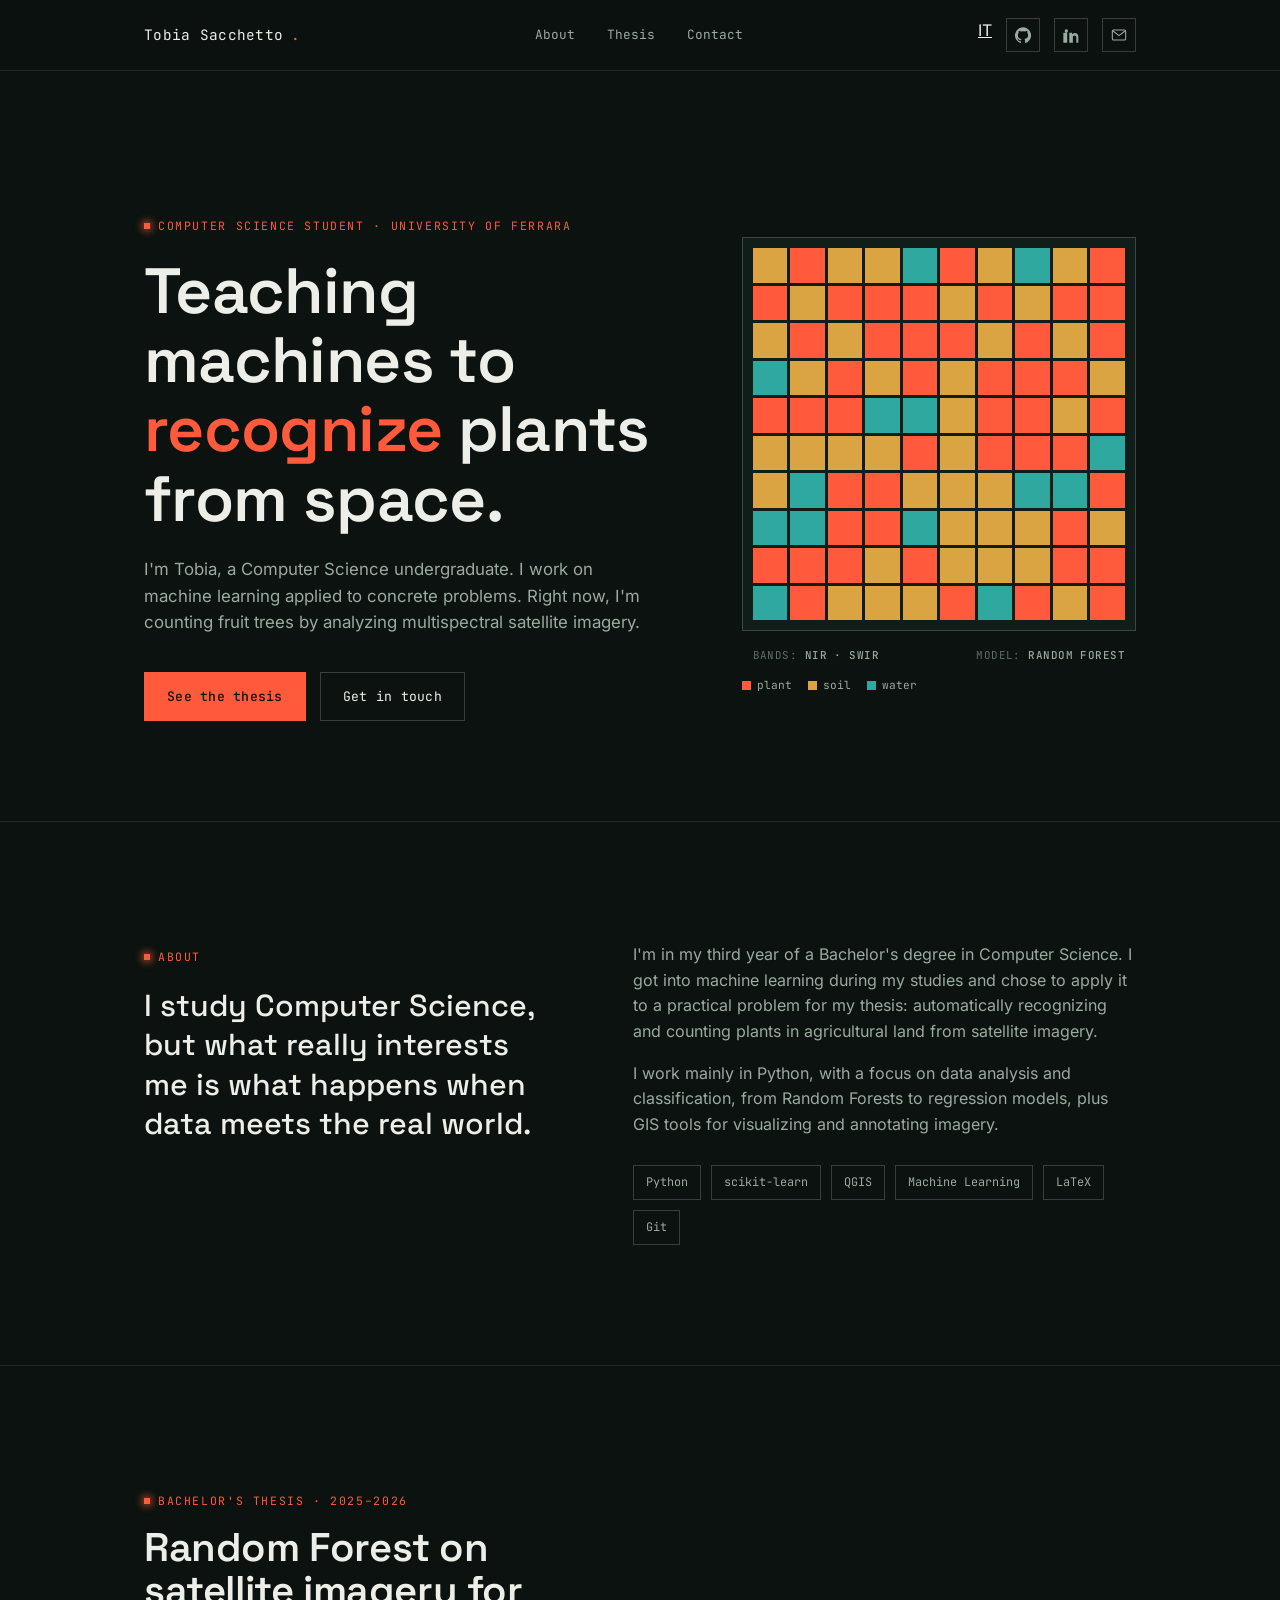
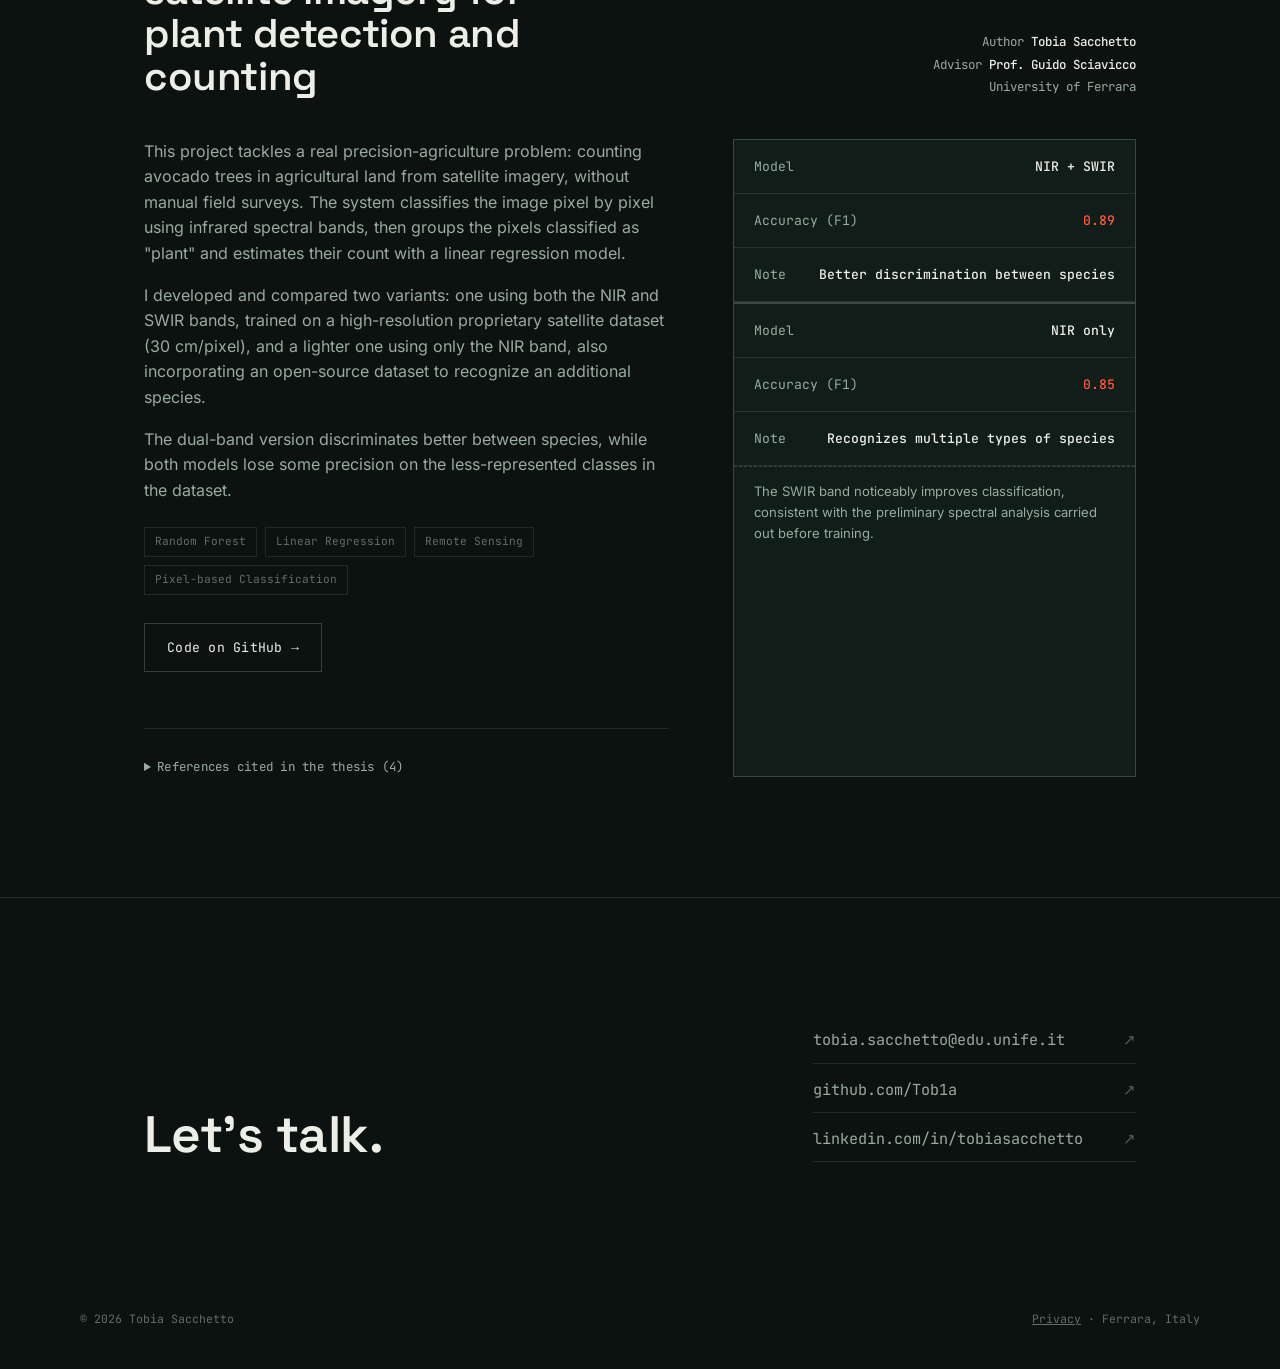
==== commit 5b817348: "andjusting some changes" ====
--- a/en/index.html
+++ b/en/index.html
@@ -184,7 +184,7 @@
           <div class="readout-row"><span class="label">Note</span><span class="value dim">Better discrimination between species</span></div>
           <div class="readout-row" style="border-top:2px solid var(--line-strong);"><span class="label">Model</span><span class="value dim">NIR only</span></div>
           <div class="readout-row"><span class="label">Accuracy (F1)</span><span class="value">0.85</span></div>
-          <div class="readout-row"><span class="label">Note</span><span class="value dim">Also recognizes orange trees</span></div>
+          <div class="readout-row"><span class="label">Note</span><span class="value dim">Recognizes multiple types of species</span></div>
           <div class="readout-note">The SWIR band noticeably improves classification, consistent with the preliminary spectral analysis carried out before training.</div>
         </div>
       </div>
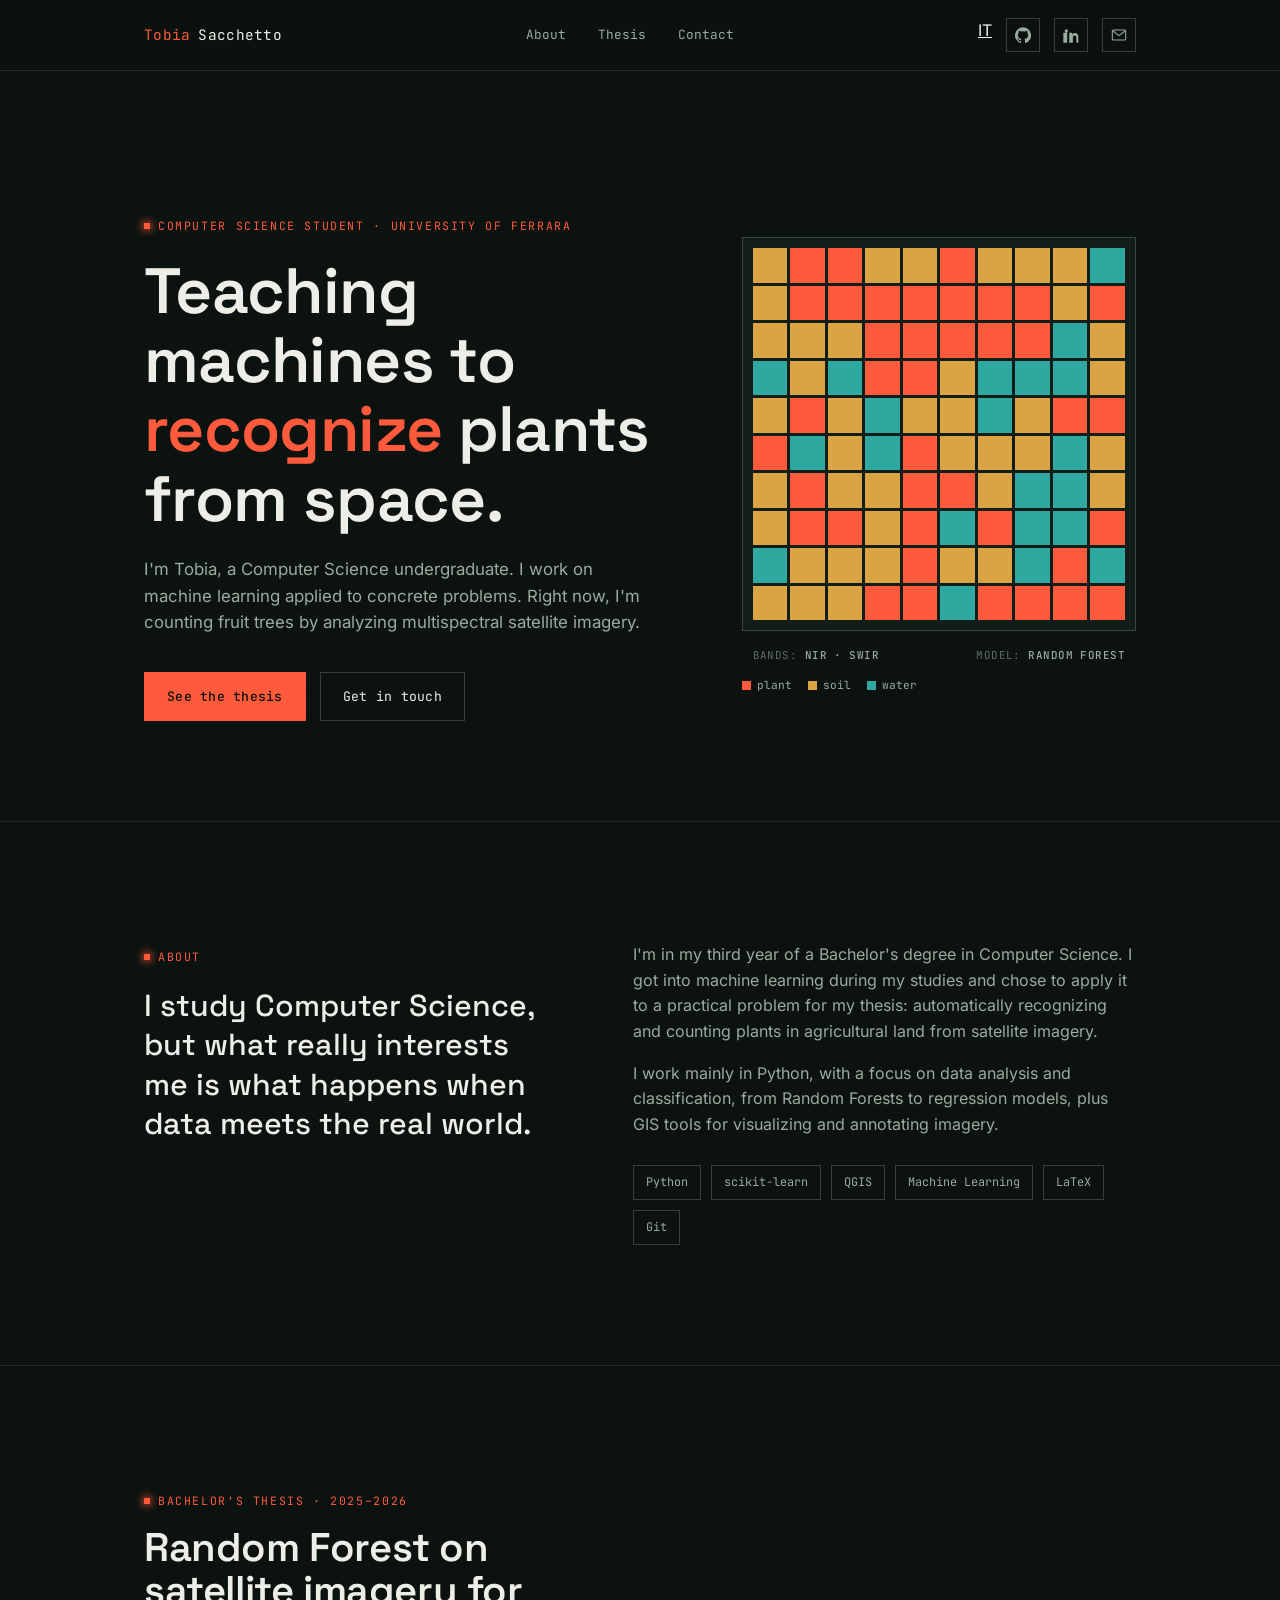
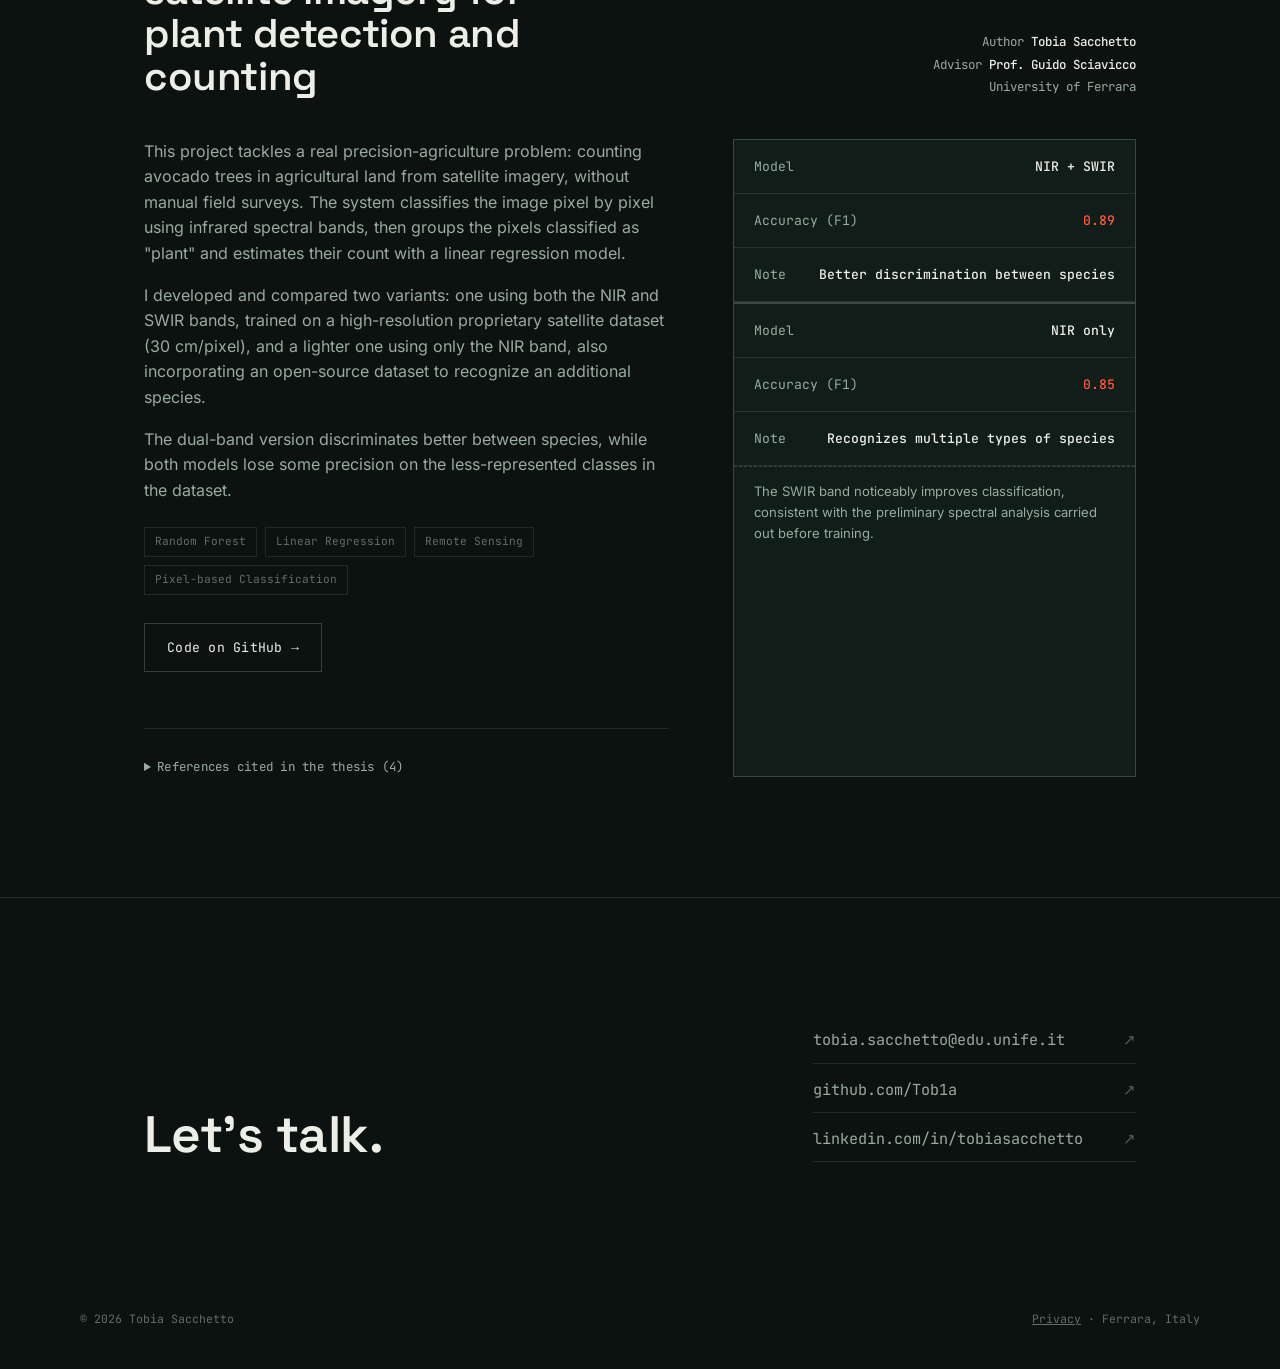
==== commit c758c26b: "Update index.html" ====
--- a/en/index.html
+++ b/en/index.html
@@ -58,7 +58,7 @@
 
 <header class="s-nav">
   <div class="wrap">
-    <a href="#top" class="brand">Tobia Sacchetto<span class="dot">.</span></a>
+    <a href="#top" class="brand"><span class="dot">Tobia</span> Sacchetto</a>
     <nav aria-label="Main navigation">
       <ul class="nav-links">
         <li><a href="#about">About</a></li>
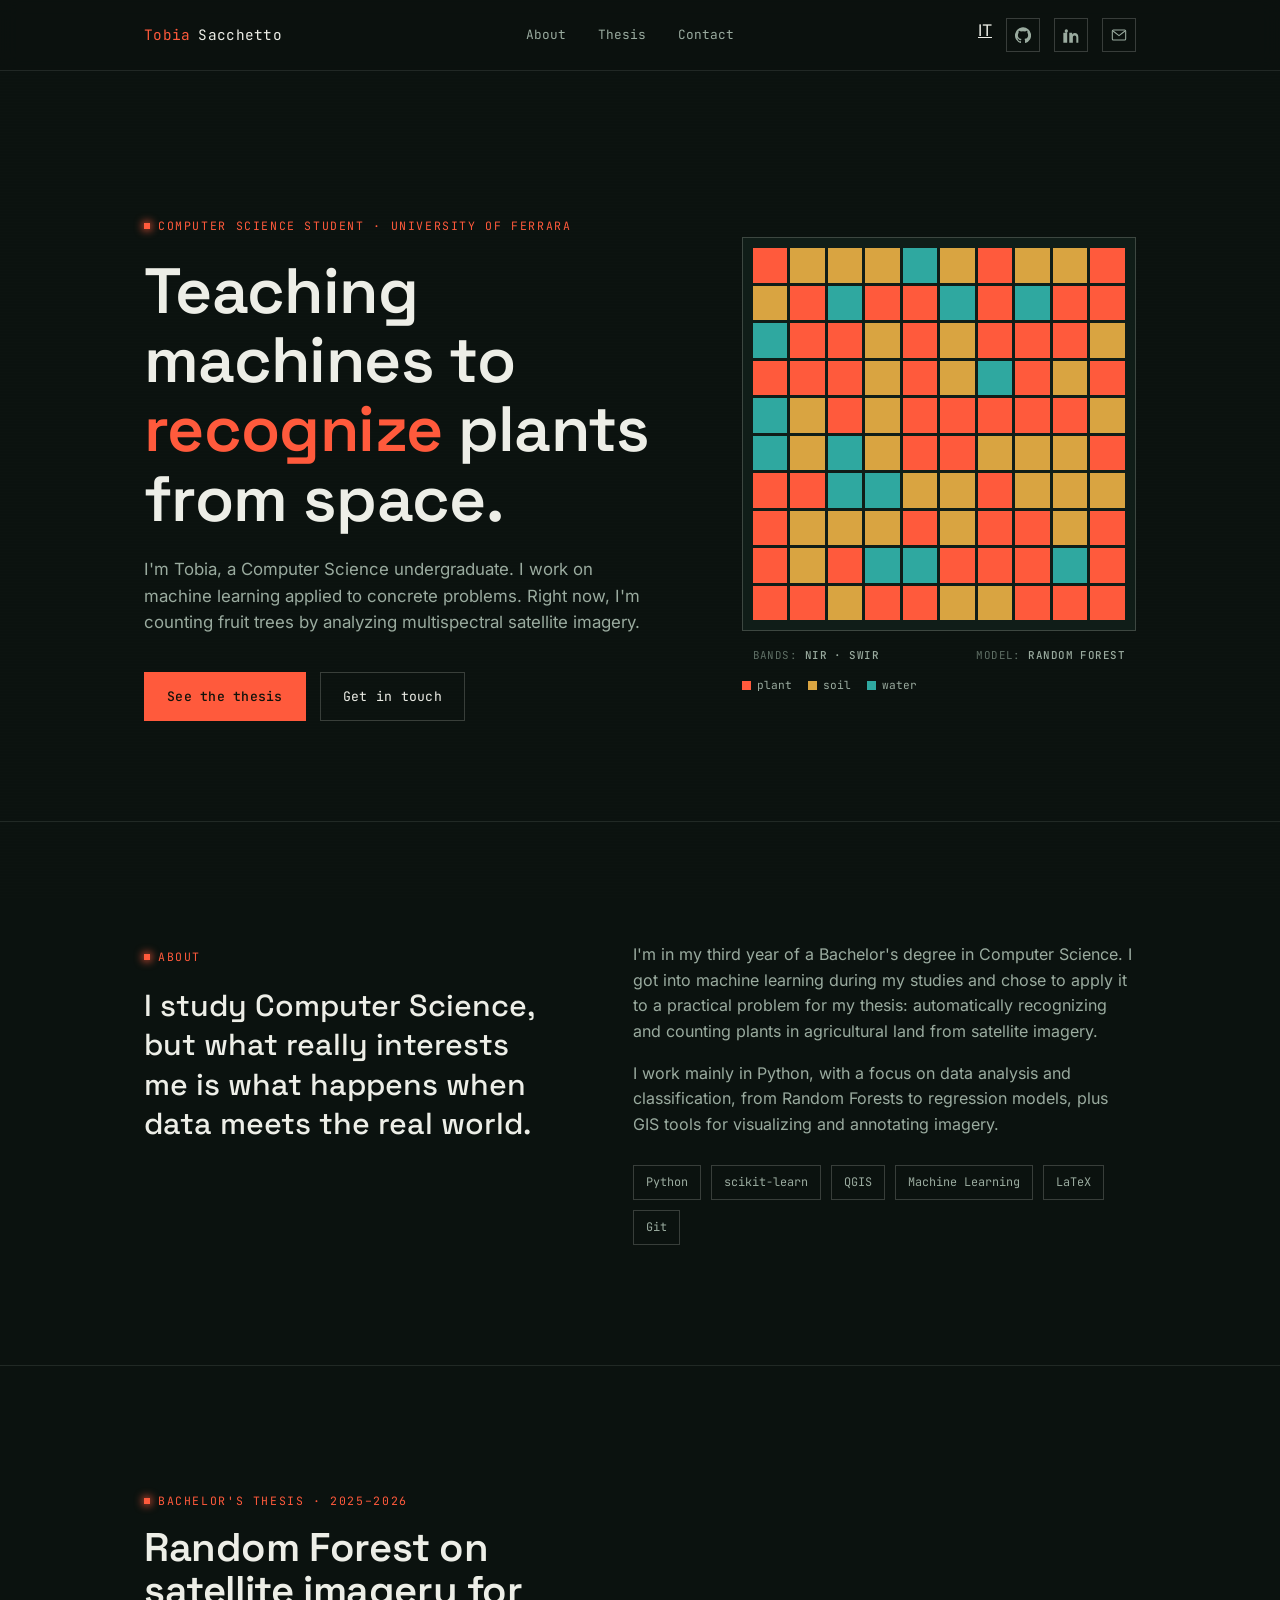
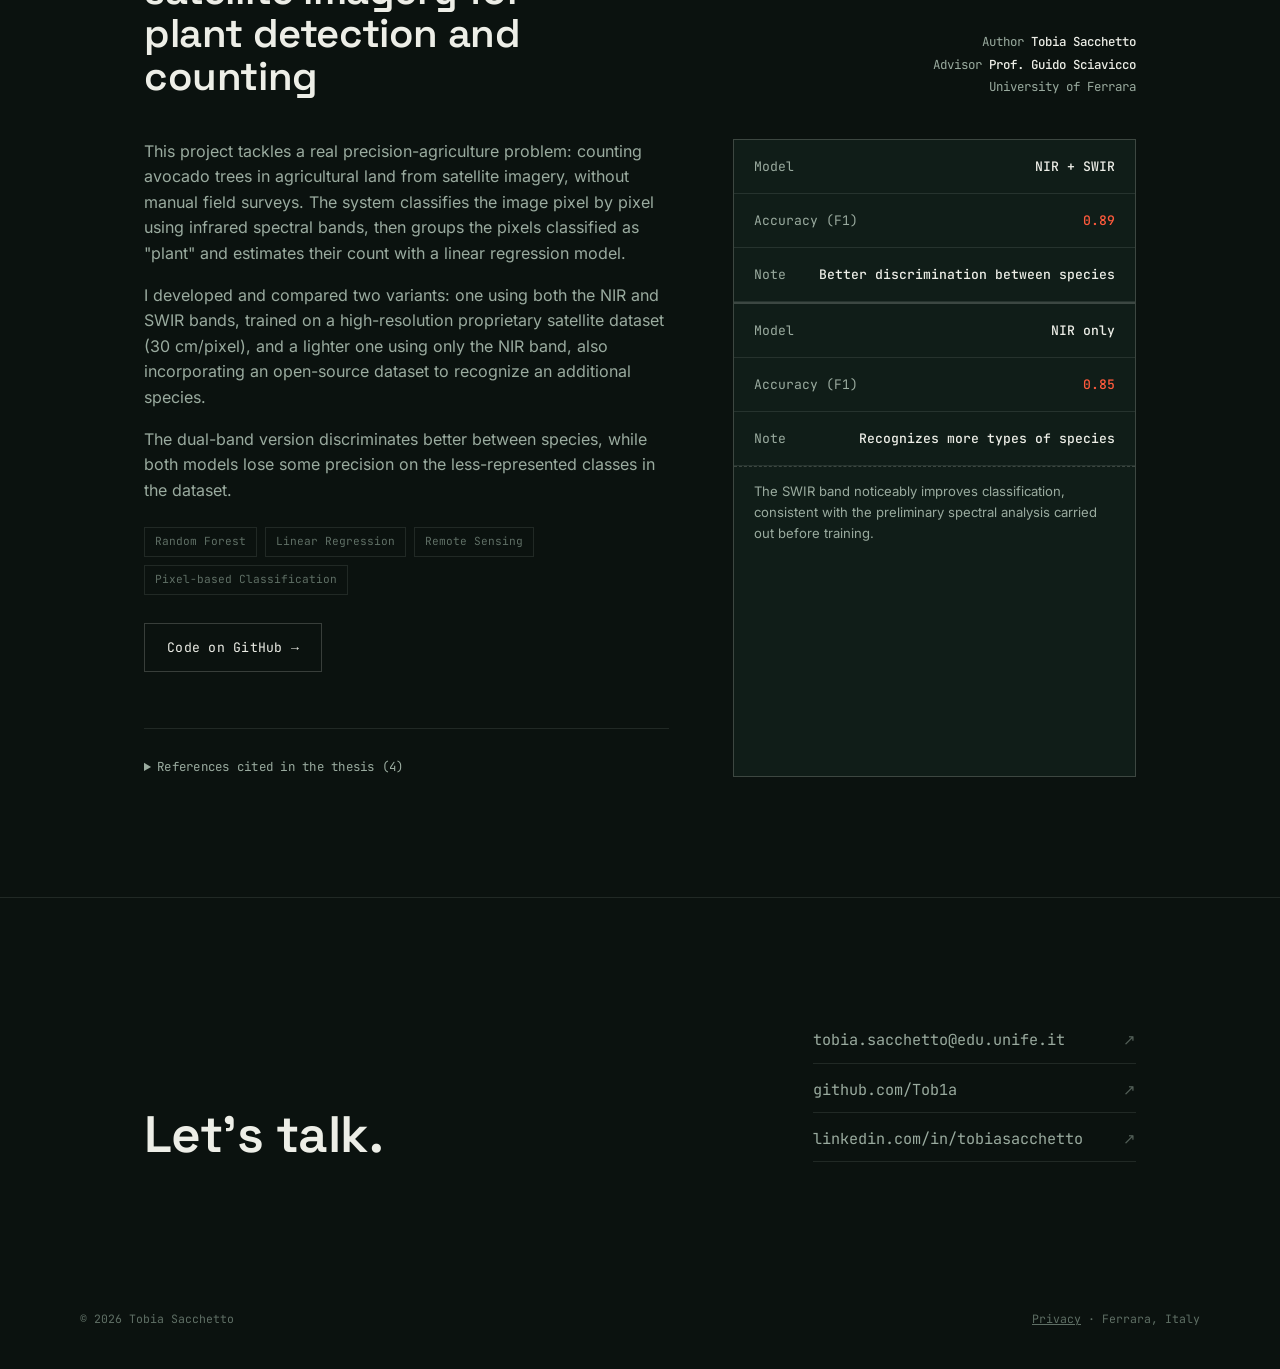
==== commit bd3de216: "Update index.html" ====
--- a/en/index.html
+++ b/en/index.html
@@ -184,7 +184,7 @@
           <div class="readout-row"><span class="label">Note</span><span class="value dim">Better discrimination between species</span></div>
           <div class="readout-row" style="border-top:2px solid var(--line-strong);"><span class="label">Model</span><span class="value dim">NIR only</span></div>
           <div class="readout-row"><span class="label">Accuracy (F1)</span><span class="value">0.85</span></div>
-          <div class="readout-row"><span class="label">Note</span><span class="value dim">Recognizes multiple types of species</span></div>
+          <div class="readout-row"><span class="label">Note</span><span class="value dim">Recognizes more types of species</span></div>
           <div class="readout-note">The SWIR band noticeably improves classification, consistent with the preliminary spectral analysis carried out before training.</div>
         </div>
       </div>
